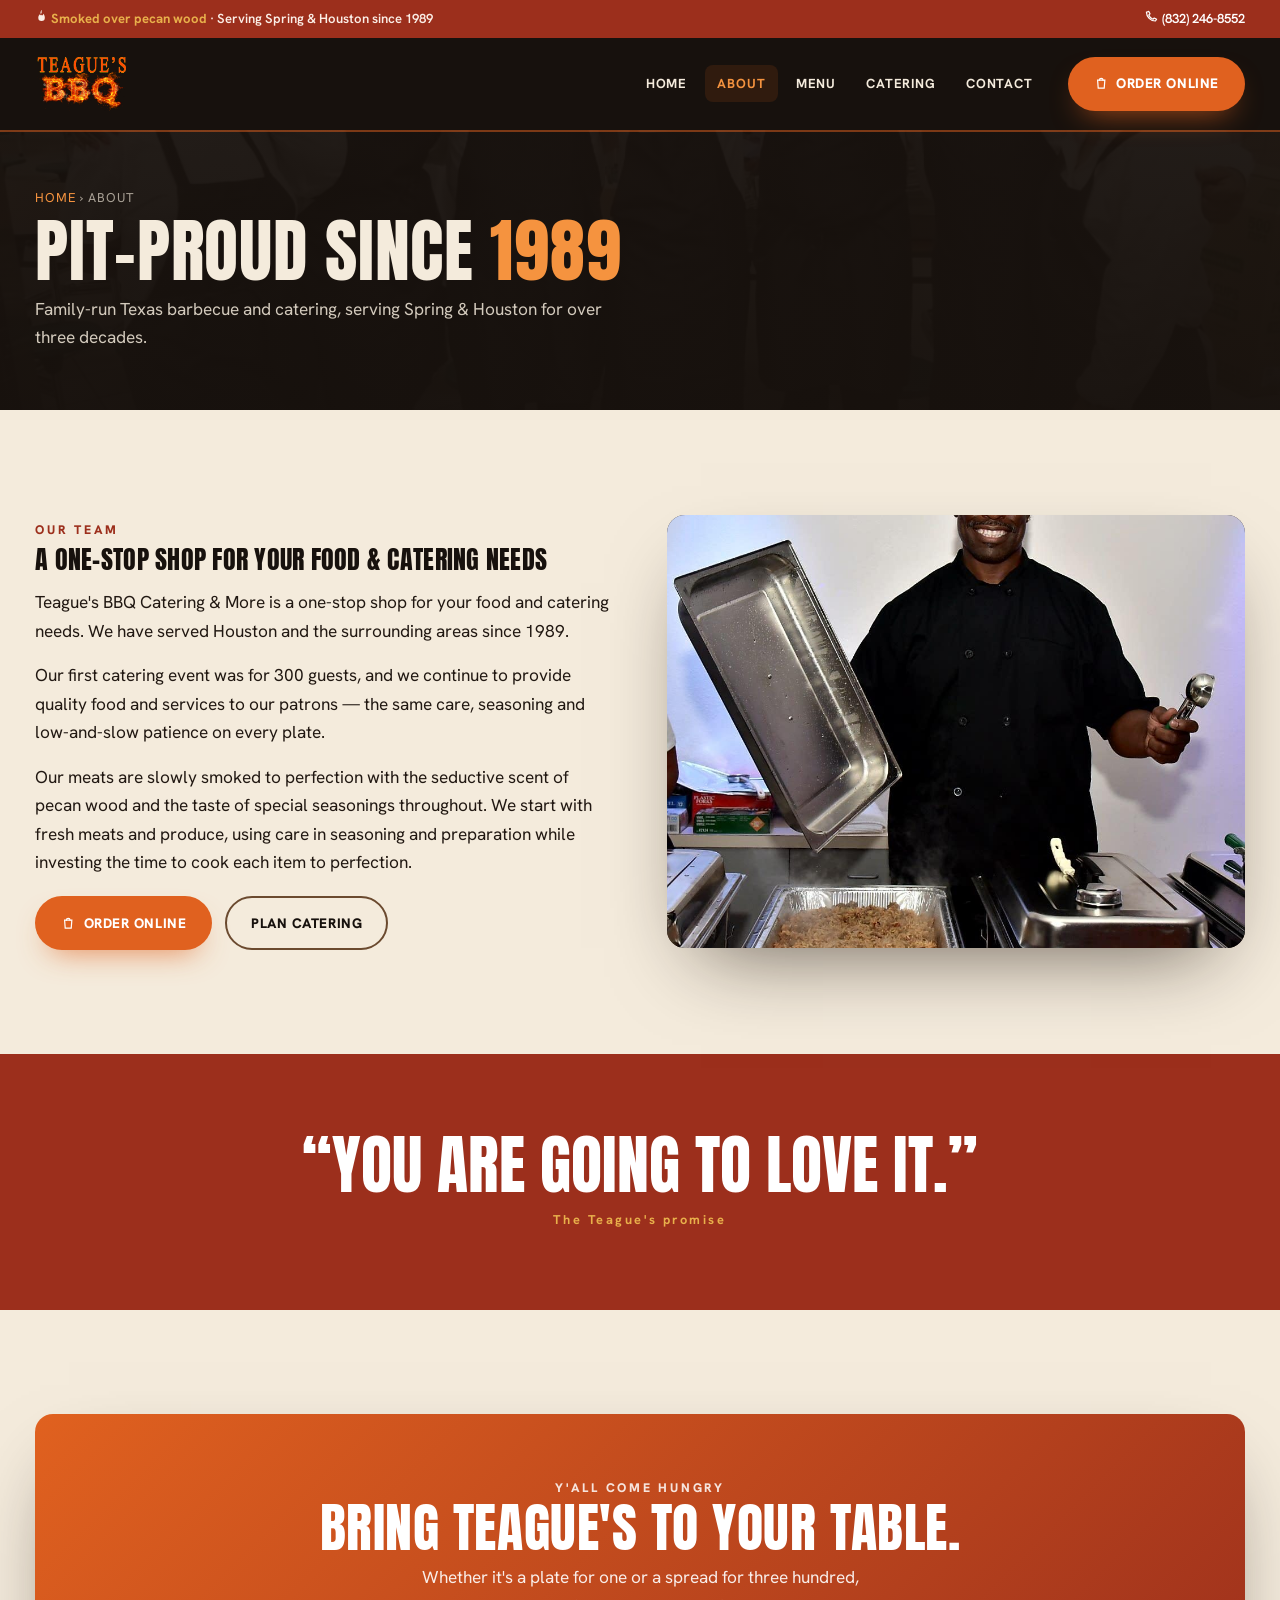
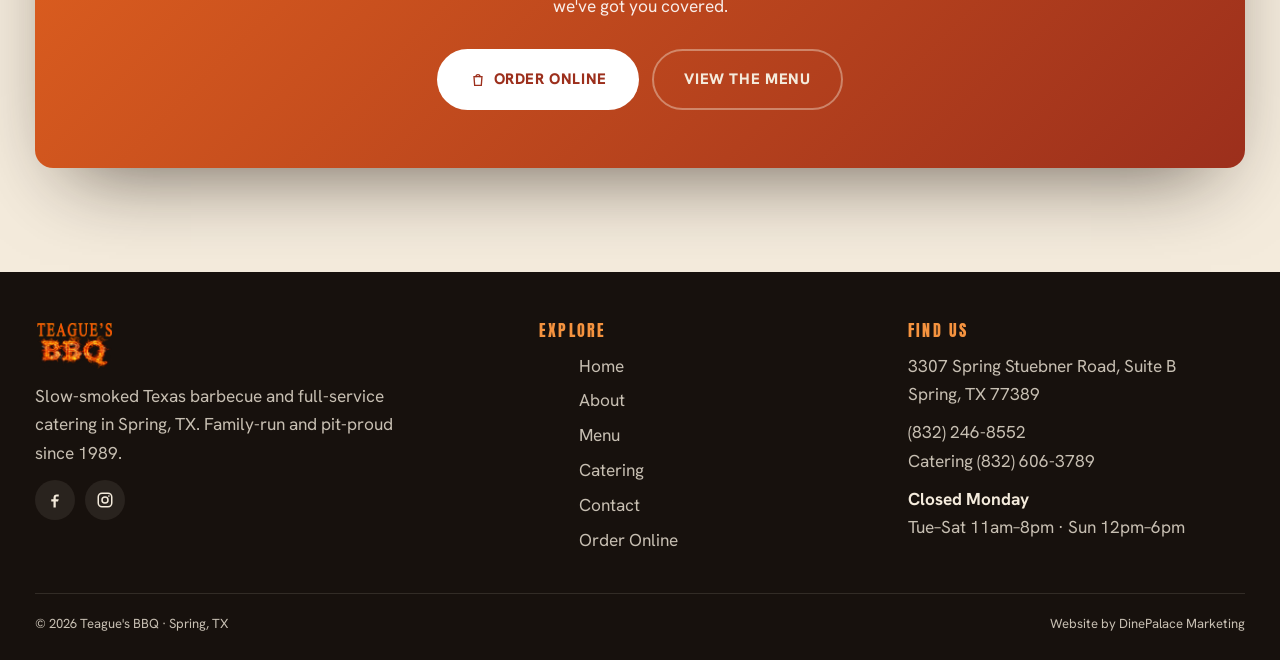
==== about/index.html @ eda57230 "feat: initial build — Teague's BBQ Texas smokehouse rebuild Static site (own generator) replacing th" ====
<!DOCTYPE html>
<html lang="en">
<head>
<meta charset="utf-8">
<meta name="viewport" content="width=device-width, initial-scale=1">
<title>About Teague's BBQ · Serving Spring &amp; Houston since 1989</title>
<meta name="description" content="Family-run Texas barbecue and catering in Spring, TX since 1989. A one-stop shop for your food and catering needs.">
<link rel="canonical" href="https://www.teaguesbbq.com/about/">
<meta property="og:type" content="restaurant"><meta property="og:title" content="About Teague's BBQ · Serving Spring &amp; Houston since 1989">
<meta property="og:description" content="Family-run Texas barbecue and catering in Spring, TX since 1989. A one-stop shop for your food and catering needs."><meta property="og:url" content="https://www.teaguesbbq.com/about/">
<meta property="og:image" content="https://www.teaguesbbq.com/assets/images/plate.jpg"><meta name="twitter:card" content="summary_large_image">
<meta name="format-detection" content="telephone=no">
<meta http-equiv="X-Content-Type-Options" content="nosniff">
<meta name="robots" content="index,follow">
<meta name="geo.region" content="US-TX"><meta name="geo.placename" content="Spring, Texas">
<meta name="theme-color" content="#17110d">
<link rel="preconnect" href="https://fonts.googleapis.com"><link rel="preconnect" href="https://fonts.gstatic.com" crossorigin>
<link rel="stylesheet" href="https://fonts.googleapis.com/css2?family=Anton&family=Hanken+Grotesk:wght@400;500;600;700;800&display=swap">
<link rel="stylesheet" href="/assets/css/teagues.css">
<link rel="icon" href="/assets/favicon.svg" type="image/svg+xml">
<script type="application/ld+json">{"@context":"https://schema.org","@type":"BarbecueRestaurant","name":"Teague's BBQ","url":"https://www.teaguesbbq.com","telephone":"+18322468552","priceRange":"$$","servesCuisine":["Barbecue","American","Texas"],"address":{"@type":"PostalAddress","streetAddress":"3307 Spring Stuebner Road, Suite B","addressLocality":"Spring","addressRegion":"TX","postalCode":"77389","addressCountry":"US"},"openingHoursSpecification":[{"@type":"OpeningHoursSpecification","dayOfWeek":["Tuesday","Wednesday","Thursday","Friday","Saturday"],"opens":"11:00","closes":"20:00"},{"@type":"OpeningHoursSpecification","dayOfWeek":"Sunday","opens":"12:00","closes":"18:00"}],"sameAs":["https://www.facebook.com/teaguesbbq/","https://instagram.com/teaguesbbq/"]}</script>
</head>
<body>

  <a class="skip-link" href="#main">Skip to content</a>
  <div class="topbar"><div class="container">
    <span><svg viewBox="0 0 24 24" width="1em" height="1em" fill="currentColor" aria-hidden="true"><path d="M12 2c1 3-1 4-1 6 0 1 1 2 2 2s2-1 2-3c2 2 3 4 3 7a6 6 0 1 1-12 0c0-3 2-5 3-6 1 2 2 2 2 1 0-2-1-3-1-4 0-3 2-5 3-6Z"/></svg> <strong>Smoked over pecan wood</strong> · Serving Spring &amp; Houston since 1989</span>
    <span><a href="tel:+18322468552"><svg viewBox="0 0 24 24" width="1.1em" height="1.1em" fill="none" stroke="currentColor" stroke-width="2" stroke-linecap="round" stroke-linejoin="round" aria-hidden="true"><path d="M4 5c0 8 7 15 15 15l2-3-4-2-2 2c-3-1-6-4-7-7l2-2-2-4-3 1Z"/></svg> (832) 246-8552</a></span>
  </div></div>
  <header class="site-header"><div class="container">
    <a class="brand-link" href="/" aria-label="Teague's BBQ home"><img class="brand-img" src="/assets/images/logo.png" alt="Teague's BBQ" width="639" height="382"></a>
    <button class="nav-toggle" aria-label="Menu" aria-expanded="false"><span></span></button>
    <nav class="nav-links" aria-label="Main">
      <a href="/">Home</a><a href="/about/" aria-current="page">About</a><a href="/menu/">Menu</a><a href="/catering/">Catering</a><a href="/contact/">Contact</a>
    </nav>
    <div class="header-cta">
      <a class="btn btn-ember" href="https://www.ezcater.com/catering/pvt/teagues-bbq-3?fcv=1" target="_blank" rel="noopener"><svg viewBox="0 0 24 24" width="1.05em" height="1.05em" fill="none" stroke="currentColor" stroke-width="2" stroke-linecap="round" aria-hidden="true"><path d="M6 7h12l-1 13H7L6 7Z"/><path d="M9 7a3 3 0 0 1 6 0"/></svg> Order Online</a>
    </div>
  </div></header>
<main id="main">

  <section class="page-hero"><div class="page-hero__bg"><img src="/assets/images/team.jpg" alt="" loading="lazy"></div><div class="container">
    <div class="breadcrumb"><a href="/">Home</a> › About</div>
    <h1>Pit-proud since <em>1989</em></h1>
    <p>Family-run Texas barbecue and catering, serving Spring &amp; Houston for over three decades.</p>
  </div></section>
  <section class="section"><div class="container">
    <div class="split">
      <div class="prose reveal">
        <span class="eyebrow">Our team</span>
        <h2 class="section-head" style="margin:.3rem 0 1rem">A one-stop shop for your food &amp; catering needs</h2>
        <p>Teague's BBQ Catering &amp; More is a one-stop shop for your food and catering needs. We have served Houston and the surrounding areas since 1989.</p>
        <p>Our first catering event was for 300 guests, and we continue to provide quality food and services to our patrons — the same care, seasoning and low-and-slow patience on every plate.</p>
        <p>Our meats are slowly smoked to perfection with the seductive scent of pecan wood and the taste of special seasonings throughout. We start with fresh meats and produce, using care in seasoning and preparation while investing the time to cook each item to perfection.</p>
        <div class="hero-cta" style="margin-top:1.2rem"><a class="btn btn-ember" href="https://www.ezcater.com/catering/pvt/teagues-bbq-3?fcv=1" target="_blank" rel="noopener"><svg viewBox="0 0 24 24" width="1.05em" height="1.05em" fill="none" stroke="currentColor" stroke-width="2" stroke-linecap="round" aria-hidden="true"><path d="M6 7h12l-1 13H7L6 7Z"/><path d="M9 7a3 3 0 0 1 6 0"/></svg> Order Online</a><a class="btn btn-outline" href="/catering/">Plan catering</a></div>
      </div>
      <div class="split__media reveal"><img src="/assets/images/chef.jpg" alt="The pitmaster at Teague's BBQ" loading="lazy"></div>
    </div>
  </div></section>
  <section class="quote"><div class="container reveal"><p>&ldquo;You are going to love it.&rdquo;</p><span>The Teague's promise</span></div></section>
  
  <section class="section"><div class="container"><div class="cta-card reveal">
    <span class="eyebrow" style="color:rgba(255,255,255,.85)">Y'all come hungry</span>
    <h2>Bring Teague's to your table.</h2><p>Whether it's a plate for one or a spread for three hundred, we've got you covered.</p>
    <div class="hero-cta"><a class="btn btn-lg" style="--bg:#fff;--fg:var(--brick)" href="https://www.ezcater.com/catering/pvt/teagues-bbq-3?fcv=1" target="_blank" rel="noopener"><svg viewBox="0 0 24 24" width="1.05em" height="1.05em" fill="none" stroke="currentColor" stroke-width="2" stroke-linecap="round" aria-hidden="true"><path d="M6 7h12l-1 13H7L6 7Z"/><path d="M9 7a3 3 0 0 1 6 0"/></svg> Order Online</a><a class="btn btn-outline on-dark btn-lg" href="/menu/">View the Menu</a></div>
  </div></div></section>
</main>

  <footer class="site-footer"><div class="container">
    <div class="foot-grid">
      <div>
        <img class="foot-logo" src="/assets/images/logo.png" alt="Teague's BBQ" width="639" height="382">
        <p style="margin-top:.7rem;max-width:38ch">Slow-smoked Texas barbecue and full-service catering in Spring, TX. Family-run and pit-proud since 1989.</p>
        <div class="foot-social">
          <a href="https://www.facebook.com/teaguesbbq/" target="_blank" rel="noopener" aria-label="Facebook"><svg viewBox="0 0 24 24" width="18" height="18" fill="currentColor" aria-hidden="true"><path d="M13 22v-8h3l1-3h-4V9c0-1 .3-1.6 1.7-1.6H17V4.8C16.6 4.7 15.5 4.6 14.3 4.6c-2.6 0-4.3 1.6-4.3 4.4V11H7v3h3v8h3Z"/></svg></a>
          <a href="https://instagram.com/teaguesbbq/" target="_blank" rel="noopener" aria-label="Instagram"><svg viewBox="0 0 24 24" width="18" height="18" fill="none" stroke="currentColor" stroke-width="2" aria-hidden="true"><rect x="3" y="3" width="18" height="18" rx="5"/><circle cx="12" cy="12" r="4"/><circle cx="17.2" cy="6.8" r="1.1" fill="currentColor" stroke="none"/></svg></a>
        </div>
      </div>
      <div>
        <h4>EXPLORE</h4>
        <ul class="foot-links"><li><a href="/">Home</a></li><li><a href="/about/">About</a></li><li><a href="/menu/">Menu</a></li><li><a href="/catering/">Catering</a></li><li><a href="/contact/">Contact</a></li><li><a href="https://www.ezcater.com/catering/pvt/teagues-bbq-3?fcv=1" target="_blank" rel="noopener">Order Online</a></li></ul>
      </div>
      <div>
        <h4>FIND US</h4>
        <p>3307 Spring Stuebner Road, Suite B<br>Spring, TX 77389</p>
        <p style="margin-top:.6rem"><a href="tel:+18322468552">(832) 246-8552</a><br>Catering <a href="tel:+18326063789">(832) 606-3789</a></p>
        <p style="margin-top:.6rem"><b style="color:var(--paper)">Closed Monday</b><br>Tue–Sat 11am–8pm · Sun 12pm–6pm</p>
      </div>
    </div>
    <div class="foot-bottom">
      <span>© 2026 Teague's BBQ · Spring, TX</span>
      <span>Website by DinePalace Marketing</span>
    </div>
  </div></footer>
<script src="/assets/js/teagues.js" defer></script>
</body>
</html>
---- assets/css/teagues.css ----
/* =========================================================================
   Teague's BBQ — "Texas Smokehouse" design system
   Charcoal smoke · ember orange · smoked brick · butcher-paper cream.
   Hand-authored. Accessible (WCAG AA), reduced-motion aware.
   Rebuild by DinePalace Marketing.
   ========================================================================= */

:root {
  --smoke:      #17110d;   /* near-black warm — dark sections + header */
  --smoke-2:    #221812;   /* raised dark */
  --char:       #2a1e15;   /* charcoal */
  --ember:      #e0611f;   /* flame orange — primary CTA/accent */
  --ember-2:    #c14e14;   /* ember hover */
  --ember-bright:#f5933f;  /* glow / on-dark accent text (~6:1 on smoke) */
  --brick:      #9c2f1c;   /* smoked brick red */
  --brick-deep: #7c2313;
  --paper:      #f4ebdc;   /* butcher-paper cream — light bg */
  --paper-2:    #ece0cb;   /* deeper paper */
  --paper-hi:   #fbf5ea;   /* raised paper */
  --bark:       #6b4a2f;   /* wood brown */
  --ink:        #211812;   /* body text on paper (~13:1) */
  --muted:      #6c5a48;   /* secondary text on paper (~5.2:1) */
  --line:       #ddccb2;   /* hairline on paper */
  --gold:       #e8b04b;   /* rub/spice highlight */

  --font-display: "Anton", "Oswald", "Arial Narrow", sans-serif;
  --font-body: "Hanken Grotesk", system-ui, -apple-system, "Segoe UI", Roboto, sans-serif;

  --text-hero: clamp(3rem, 1.2rem + 8vw, 8rem);
  --gutter: clamp(1.1rem, 0.6rem + 2vw, 2.6rem);
  --maxw: 1220px;
  --radius: 10px;
  --radius-lg: 18px;
  --radius-pill: 999px;
  --shadow: 0 20px 44px -26px rgba(20, 10, 4, 0.55);
  --shadow-lg: 0 34px 80px -34px rgba(20, 10, 4, 0.65);
  --dur: 240ms;
  --ease: cubic-bezier(0.22, 1, 0.36, 1);
  --header-h: 92px;
}

*, *::before, *::after { box-sizing: border-box; }
* { margin: 0; }
html { scroll-behavior: smooth; -webkit-text-size-adjust: 100%; }
@media (prefers-reduced-motion: reduce) { html { scroll-behavior: auto; } }
body {
  font-family: var(--font-body);
  color: var(--ink);
  background: var(--paper);
  line-height: 1.65;
  font-size: clamp(1rem, 0.96rem + 0.2vw, 1.08rem);
  -webkit-font-smoothing: antialiased;
  overflow-x: hidden;
}
img { max-width: 100%; display: block; }
a { color: var(--brick); text-decoration: none; }

h1, h2, h3, h4 { font-family: var(--font-display); font-weight: 400; line-height: 0.98; letter-spacing: 0.01em; text-transform: uppercase; color: var(--smoke); }
.container { width: min(100% - 2 * var(--gutter), var(--maxw)); margin-inline: auto; }
.section { padding-block: clamp(3.4rem, 2rem + 6vw, 6.5rem); }
.section--dark { background: var(--smoke); color: var(--paper); }
.section--dark h2, .section--dark h3 { color: var(--paper); }
.section--paper2 { background: var(--paper-2); }
.eyebrow { font-family: var(--font-body); font-weight: 800; text-transform: uppercase; letter-spacing: 0.22em; font-size: 0.78rem; color: var(--brick); }
.section--dark .eyebrow { color: var(--ember-bright); }
.center { text-align: center; }

.skip-link { position: absolute; left: 8px; top: -60px; z-index: 200; background: var(--ember); color: #fff; padding: 0.6rem 1rem; border-radius: 8px; transition: top var(--dur) var(--ease); }
.skip-link:focus { top: 8px; }

/* ---------- buttons ---------- */
.btn { --bg: var(--ember); --fg: #fff; display: inline-flex; align-items: center; gap: 0.5rem; font-family: var(--font-body); font-weight: 800; letter-spacing: 0.04em; text-transform: uppercase; font-size: 0.86rem; padding: 0.85rem 1.5rem; border-radius: var(--radius-pill); background: var(--bg); color: var(--fg); border: 2px solid transparent; cursor: pointer; transition: transform var(--dur) var(--ease), background var(--dur) var(--ease), color var(--dur) var(--ease); }
.btn:hover { transform: translateY(-2px); }
.btn:active { transform: translateY(0); }
.btn-lg { padding: 1rem 1.9rem; font-size: 0.95rem; }
.btn-ember { --bg: var(--ember); --fg: #fff; box-shadow: 0 14px 30px -14px rgba(224, 97, 31, 0.8); }
.btn-ember:hover { --bg: var(--ember-2); }
.btn-outline { --bg: transparent; --fg: var(--smoke); border-color: var(--bark); }
.btn-outline:hover { --bg: var(--smoke); --fg: var(--paper); border-color: var(--smoke); }
.btn-outline.on-dark { --fg: var(--paper); border-color: rgba(244, 235, 220, 0.4); }
.btn-outline.on-dark:hover { --bg: var(--ember); --fg: #fff; border-color: var(--ember); }

/* ---------- topbar ---------- */
.topbar { background: var(--brick); color: #fbeee6; font-size: 0.82rem; font-weight: 600; }
.topbar .container { display: flex; align-items: center; justify-content: space-between; gap: 1rem; padding-block: 0.5rem; flex-wrap: wrap; }
.topbar a { color: #fff; }
.topbar strong { color: var(--gold); }

/* ---------- header ---------- */
.site-header { position: sticky; top: 0; z-index: 60; background: var(--smoke); color: var(--paper); box-shadow: 0 2px 0 rgba(224,97,31,0.5); }
.site-header .container { display: flex; align-items: center; gap: 1.4rem; min-height: var(--header-h); }
.brand { display: inline-flex; align-items: baseline; gap: 0.5ch; font-family: var(--font-display); text-transform: uppercase; color: var(--paper); line-height: 0.9; }
.brand b { font-size: clamp(1.5rem, 1.2rem + 1.2vw, 2rem); letter-spacing: 0.02em; }
.brand .flame { color: var(--ember); }
.brand small { display: block; font-family: var(--font-body); font-weight: 700; letter-spacing: 0.28em; font-size: 0.56rem; color: var(--ember-bright); text-transform: uppercase; }
.nav-links { display: flex; align-items: center; gap: 0.3rem; margin-left: auto; }
.nav-links a { color: var(--paper); font-weight: 700; text-transform: uppercase; letter-spacing: 0.06em; font-size: 0.82rem; padding: 0.5rem 0.8rem; border-radius: 8px; transition: color var(--dur) var(--ease), background var(--dur) var(--ease); }
.nav-links a:hover, .nav-links a[aria-current="page"] { color: var(--ember-bright); background: rgba(224, 97, 31, 0.12); }
.header-cta { display: inline-flex; gap: 0.6rem; }
.nav-toggle { display: none; margin-left: auto; width: 46px; height: 46px; border: 0; border-radius: 10px; background: rgba(244,235,220,0.08); color: var(--paper); cursor: pointer; align-items: center; justify-content: center; }
.nav-toggle span, .nav-toggle span::before, .nav-toggle span::after { content: ""; display: block; width: 22px; height: 2px; background: var(--paper); position: relative; }
.nav-toggle span::before { position: absolute; top: -7px; } .nav-toggle span::after { position: absolute; top: 7px; }
@media (max-width: 940px) {
  .nav-links, .header-cta { display: none; }
  .nav-toggle { display: inline-flex; }
  .mobile-open .nav-links { display: flex; position: absolute; inset: var(--header-h) 0 auto 0; flex-direction: column; align-items: stretch; background: var(--smoke-2); padding: 1rem var(--gutter); gap: 0.2rem; box-shadow: var(--shadow); }
  .mobile-open .header-cta { display: flex; position: absolute; inset: auto 0 auto 0; top: calc(var(--header-h) + 320px); }
}

/* ---------- hero ---------- */
.hero { position: relative; background: var(--smoke); color: var(--paper); overflow: hidden; }
.hero__bg { position: absolute; inset: 0; }
.hero__bg img { width: 100%; height: 100%; object-fit: cover; opacity: 0.34; }
.hero__bg::after { content: ""; position: absolute; inset: 0; background:
   radial-gradient(120% 90% at 82% 8%, rgba(224,97,31,0.34), transparent 55%),
   linear-gradient(100deg, rgba(23,17,13,0.96) 32%, rgba(23,17,13,0.7) 66%, rgba(23,17,13,0.42)); }
.hero .container { position: relative; z-index: 2; padding-block: clamp(3rem, 2rem + 6vw, 6.5rem); }
.hero .eyebrow { color: var(--ember-bright); }
.hero h1 { color: var(--paper); font-size: var(--text-hero); margin: 0.5rem 0 0; max-width: 16ch; }
.hero h1 em { font-style: normal; color: var(--ember-bright); }
.hero .lede { color: rgba(244, 235, 220, 0.9); font-size: clamp(1.05rem, 1rem + 0.4vw, 1.25rem); max-width: 52ch; margin-top: 1.1rem; }
.hero-cta { display: flex; flex-wrap: wrap; gap: 0.8rem; margin-top: 1.8rem; }
.hero-trust { display: flex; flex-wrap: wrap; gap: 1.4rem; margin-top: 1.8rem; font-size: 0.82rem; font-weight: 700; letter-spacing: 0.04em; text-transform: uppercase; color: rgba(244,235,220,0.82); }
.hero-trust b { color: var(--ember-bright); }

/* ---------- section head ---------- */
.section-head { max-width: 60ch; }
.section-head.center { margin-inline: auto; }
.section-head h2 { font-size: clamp(2rem, 1.3rem + 3vw, 3.6rem); }
.section-head p { color: var(--muted); margin-top: 0.7rem; font-size: 1.05rem; }
.section--dark .section-head p { color: rgba(244,235,220,0.82); }

/* ---------- pit / specialties grid ---------- */
.pit-grid { display: grid; grid-template-columns: repeat(3, 1fr); gap: 1rem; margin-top: 2.2rem; }
@media (max-width: 820px) { .pit-grid { grid-template-columns: 1fr 1fr; } }
@media (max-width: 520px) { .pit-grid { grid-template-columns: 1fr; } }
.pit-card { background: var(--smoke-2); border: 1px solid rgba(224,97,31,0.18); border-radius: var(--radius-lg); padding: 1.5rem; position: relative; overflow: hidden; }
.pit-card h3 { color: var(--paper); font-size: 1.6rem; }
.pit-card p { color: rgba(244,235,220,0.72); font-size: 0.94rem; margin-top: 0.4rem; }
.pit-card .num { font-family: var(--font-display); color: var(--ember); font-size: 1.2rem; opacity: 0.5; position: absolute; top: 0.8rem; right: 1.1rem; }

/* ---------- service / catering cards ---------- */
.svc-grid { display: grid; grid-template-columns: repeat(4, 1fr); gap: 1rem; margin-top: 2.2rem; }
@media (max-width: 900px) { .svc-grid { grid-template-columns: 1fr 1fr; } }
@media (max-width: 480px) { .svc-grid { grid-template-columns: 1fr; } }
.svc { background: var(--paper-hi); border: 1px solid var(--line); border-radius: var(--radius-lg); padding: 1.6rem 1.4rem; text-align: center; box-shadow: var(--shadow); }
.svc .ic { width: 54px; height: 54px; margin: 0 auto 0.9rem; border-radius: 50%; display: grid; place-content: center; background: linear-gradient(160deg, var(--ember), var(--brick)); color: #fff; }
.svc h3 { font-size: 1.35rem; }
.svc p { color: var(--muted); font-size: 0.92rem; margin-top: 0.3rem; }

/* ---------- split / story ---------- */
.split { display: grid; grid-template-columns: 1fr 1fr; gap: clamp(1.5rem, 1rem + 3vw, 3.5rem); align-items: center; }
@media (max-width: 860px) { .split { grid-template-columns: 1fr; } }
.split__media { border-radius: var(--radius-lg); overflow: hidden; box-shadow: var(--shadow-lg); aspect-ratio: 4/3; background: var(--char); }
.split__media img { width: 100%; height: 100%; object-fit: cover; }

/* ---------- pull quote ---------- */
.quote { background: var(--brick); color: #fff; }
.quote .container { text-align: center; padding-block: clamp(2.6rem, 2rem + 4vw, 5rem); }
.quote p { font-family: var(--font-display); text-transform: uppercase; font-size: clamp(1.8rem, 1.2rem + 4vw, 4rem); line-height: 0.98; }
.quote span { display: block; margin-top: 0.8rem; font-family: var(--font-body); font-weight: 700; letter-spacing: 0.2em; font-size: 0.8rem; color: var(--gold); }

/* ---------- immersive band ---------- */
.immersive { position: relative; color: var(--paper); background: var(--smoke); overflow: hidden; }
.immersive__bg { position: absolute; inset: 0; background-size: cover; background-position: center; }
.immersive__bg::after { content: ""; position: absolute; inset: 0; background: linear-gradient(90deg, rgba(23,17,13,0.94) 0%, rgba(23,17,13,0.72) 46%, rgba(23,17,13,0.4) 100%); }
.immersive .container { position: relative; z-index: 2; padding-block: clamp(3.5rem, 2.4rem + 6vw, 7rem); }
.immersive__inner { max-width: 40rem; }
@media (min-width: 900px) and (pointer: fine) { .immersive__bg { background-attachment: fixed; } }
@media (prefers-reduced-motion: reduce) { .immersive__bg { background-attachment: scroll; } }

/* ---------- info / hours ---------- */
.info-grid { display: grid; grid-template-columns: 1fr 1fr; gap: clamp(1.4rem, 0.8rem + 2vw, 3rem); align-items: start; }
@media (max-width: 820px) { .info-grid { grid-template-columns: 1fr; } }
.info-list { list-style: none; display: grid; gap: 1.1rem; margin-top: 1.2rem; }
.info-list li { display: flex; gap: 0.9rem; }
.info-list .ic { color: var(--ember); flex: 0 0 auto; margin-top: 2px; }
.info-list b { display: block; font-family: var(--font-display); text-transform: uppercase; letter-spacing: 0.03em; color: var(--smoke); font-weight: 400; font-size: 1.05rem; }
.section--dark .info-list b { color: var(--paper); }
.hours-table { width: 100%; border-collapse: collapse; margin-top: 0.3rem; }
.hours-table th { text-align: left; font-weight: 600; padding: 0.3rem 0; }
.hours-table td { text-align: right; font-weight: 700; padding: 0.3rem 0; }
.hours-table tr.closed { color: var(--brick); }
.hours-table tr.today { color: var(--ember); }
.map-embed { border-radius: var(--radius-lg); overflow: hidden; box-shadow: var(--shadow); border: 1px solid var(--line); aspect-ratio: 4/3; }
.map-embed iframe { width: 100%; height: 100%; border: 0; }
@media (min-width: 821px) { .info-grid { align-items: stretch; } .info-grid > .map-embed { aspect-ratio: auto; min-height: 340px; } }

/* ---------- CTA band ---------- */
.cta-card { background: linear-gradient(135deg, var(--ember), var(--brick)); color: #fff; border-radius: var(--radius-lg); padding: clamp(2rem, 1.4rem + 3vw, 3.6rem); text-align: center; box-shadow: var(--shadow-lg); }
.cta-card h2 { color: #fff; font-size: clamp(2rem, 1.3rem + 3vw, 3.4rem); }
.cta-card p { color: rgba(255,255,255,0.9); max-width: 46ch; margin: 0.6rem auto 0; }
.cta-card .hero-cta { justify-content: center; }

/* ---------- menu ---------- */
.menu-nav { position: sticky; top: var(--header-h); z-index: 30; background: var(--paper-2); border-block: 1px solid var(--line); }
.menu-nav .container { display: flex; gap: 0.4rem; overflow-x: auto; padding-block: 0.7rem; -ms-overflow-style: none; scrollbar-width: none; }
.menu-nav .container::-webkit-scrollbar { display: none; }
.menu-nav a { flex: 0 0 auto; font-weight: 800; text-transform: uppercase; letter-spacing: 0.05em; font-size: 0.78rem; color: var(--bark); padding: 0.4rem 0.9rem; border-radius: var(--radius-pill); border: 1px solid var(--line); }
.menu-nav a:hover { background: var(--ember); color: #fff; border-color: var(--ember); }
.menu-cat { border-top: 3px solid var(--ember); padding-top: 1rem; margin-top: 2.8rem; scroll-margin-top: calc(var(--header-h) + 70px); }
.menu-cat > h2 { font-size: clamp(1.8rem, 1.3rem + 2.4vw, 3rem); }
.menu-cat > .cat-note { color: var(--muted); margin-top: 0.3rem; max-width: 60ch; }
.mrow { display: flex; justify-content: space-between; gap: 1.2rem; align-items: baseline; padding: 0.85rem 0; border-bottom: 1px dashed var(--line); }
.mrow__main { min-width: 0; }
.mrow__name { font-weight: 800; font-size: 1.08rem; color: var(--ink); }
.mrow__name .tag { display: inline-block; margin-left: 0.5rem; font-size: 0.62rem; font-weight: 800; letter-spacing: 0.08em; text-transform: uppercase; color: #fff; background: var(--ember); padding: 0.12rem 0.5rem; border-radius: var(--radius-pill); vertical-align: middle; }
.mrow__desc { color: var(--muted); font-size: 0.9rem; margin-top: 0.15rem; }
.mrow__right { text-align: right; white-space: nowrap; }
.mrow__price { font-family: var(--font-display); color: var(--brick); font-size: 1.25rem; line-height: 1; }
.mrow__serves { display: block; font-size: 0.72rem; font-weight: 700; text-transform: uppercase; letter-spacing: 0.06em; color: var(--muted); margin-top: 0.2rem; }
.menu-note { color: var(--muted); font-style: italic; }

/* ---------- page hero (inner) ---------- */
.page-hero { position: relative; background: var(--smoke); color: var(--paper); overflow: hidden; }
.page-hero__bg { position: absolute; inset: 0; }
.page-hero__bg img { width: 100%; height: 100%; object-fit: cover; opacity: 0.26; }
.page-hero__bg::after { content: ""; position: absolute; inset: 0; background: linear-gradient(180deg, rgba(23,17,13,0.82), rgba(23,17,13,0.94)); }
.page-hero .container { position: relative; z-index: 2; padding-block: clamp(2rem, 1.4rem + 3vw, 3.6rem); }
.page-hero h1 { color: var(--paper); font-size: clamp(2.4rem, 1.6rem + 4vw, 4.4rem); }
.page-hero h1 em { font-style: normal; color: var(--ember-bright); }
.page-hero p { color: rgba(244,235,220,0.85); max-width: 60ch; margin-top: 0.6rem; }
.breadcrumb { font-size: 0.8rem; text-transform: uppercase; letter-spacing: 0.08em; color: rgba(244,235,220,0.65); margin-bottom: 0.5rem; }
.breadcrumb a { color: var(--ember-bright); }

.prose { max-width: 68ch; }
.prose p { margin-top: 1rem; color: var(--ink); }

/* ---------- footer ---------- */
.site-footer { background: var(--smoke); color: rgba(244,235,220,0.8); padding-top: clamp(3rem, 4vw, 4.5rem); }
.foot-grid { display: grid; grid-template-columns: 1.4fr 1fr 1fr; gap: 2rem; }
@media (max-width: 780px) { .foot-grid { grid-template-columns: 1fr; } }
.site-footer h4 { color: var(--ember-bright); font-size: 1rem; letter-spacing: 0.14em; margin-bottom: 0.8rem; }
.site-footer a { color: rgba(244,235,220,0.8); }
.site-footer a:hover { color: var(--ember-bright); }
.foot-brand b { font-family: var(--font-display); text-transform: uppercase; font-size: 1.8rem; color: var(--paper); }
.foot-brand .flame { color: var(--ember); }
.foot-links { list-style: none; display: grid; gap: 0.4rem; }
.foot-social { display: flex; gap: 0.6rem; margin-top: 0.8rem; }
.foot-social a { width: 40px; height: 40px; border-radius: 50%; background: rgba(244,235,220,0.08); display: grid; place-content: center; color: var(--paper); }
.foot-social a:hover { background: var(--ember); }
.foot-bottom { border-top: 1px solid rgba(244,235,220,0.12); margin-top: 2.4rem; padding-block: 1.2rem 1.6rem; display: flex; justify-content: space-between; gap: 1rem; flex-wrap: wrap; font-size: 0.82rem; }

/* ---------- reveal ---------- */
.reveal { opacity: 0; transform: translateY(18px); transition: opacity 0.6s var(--ease), transform 0.6s var(--ease); }
.reveal.in { opacity: 1; transform: none; }
@media (prefers-reduced-motion: reduce) { .reveal { opacity: 1; transform: none; transition: none; } }

/* ---------- logo + photo slots ---------- */
.brand-link { display: inline-flex; }
.brand-img { height: 54px; width: auto; display: block; }
.foot-logo { height: 46px; width: auto; display: block; margin-bottom: 0.8rem; }
.pit-media { border-radius: 12px; overflow: hidden; aspect-ratio: 16/10; margin-bottom: 1.1rem; background: var(--char); }
.pit-media img { width: 100%; height: 100%; object-fit: cover; transition: transform 0.5s var(--ease); }
.pit-card:hover .pit-media img { transform: scale(1.05); }
.gallery-strip { display: grid; grid-template-columns: repeat(6, 1fr); gap: 0.5rem; margin-top: 2.2rem; }
.gallery-strip img { width: 100%; aspect-ratio: 1; object-fit: cover; border-radius: 8px; }
@media (max-width: 720px) { .gallery-strip { grid-template-columns: repeat(3, 1fr); } }
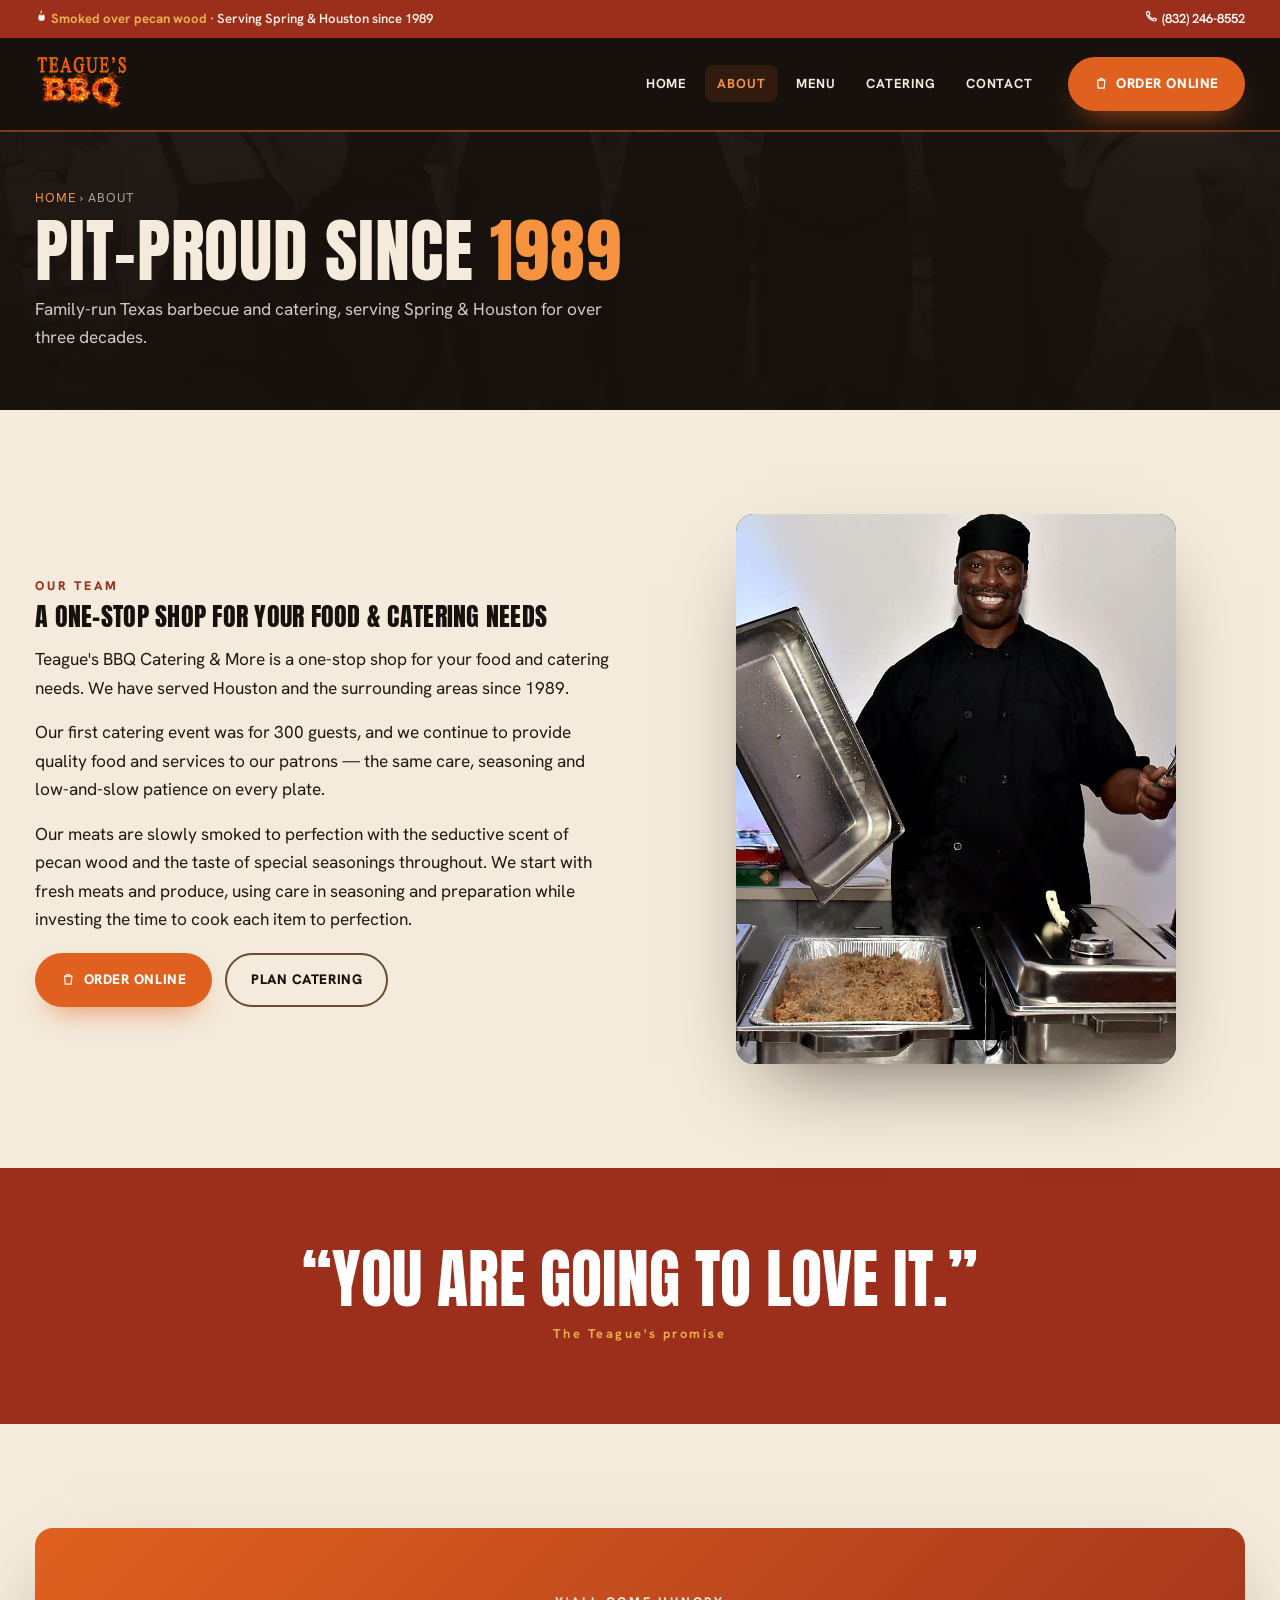
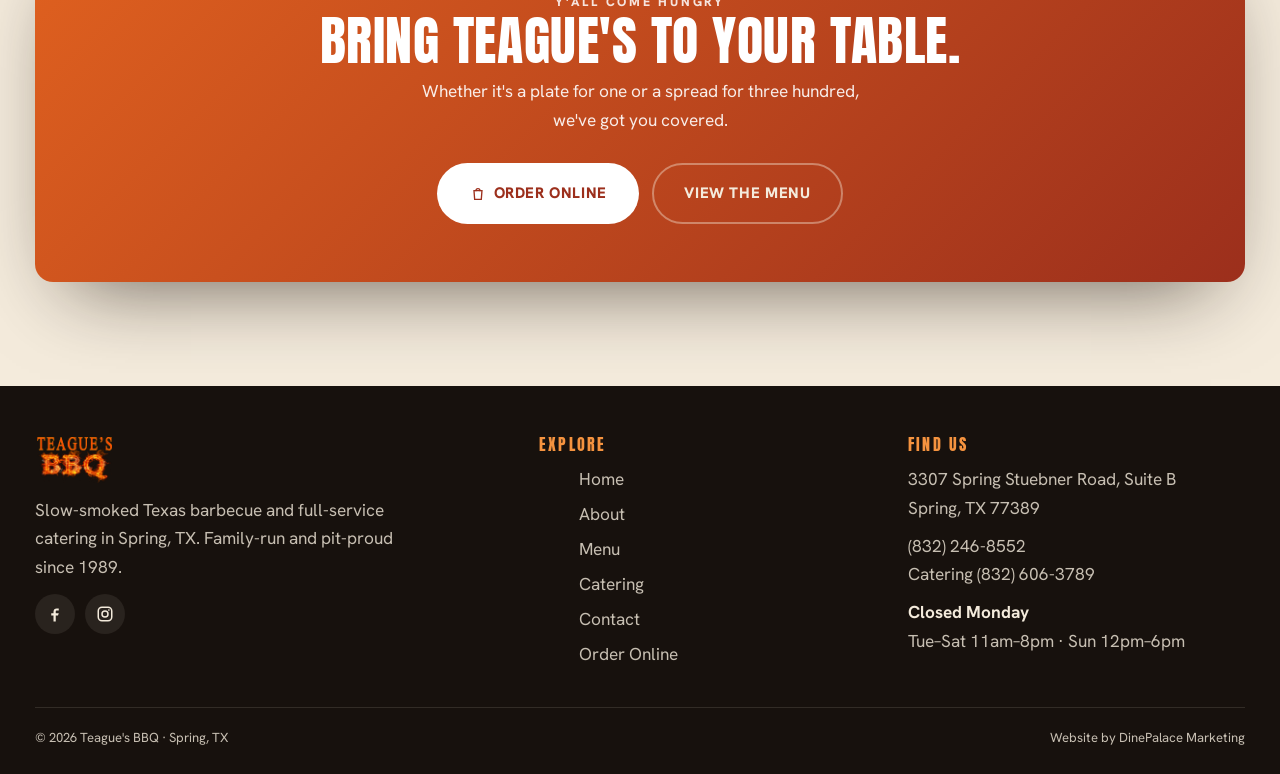
==== commit 46f8d590: "fix: portrait frame for About chef photo so head isn't cropped" ====
--- a/about/index.html
+++ b/about/index.html
@@ -54,7 +54,7 @@
         <p>Our meats are slowly smoked to perfection with the seductive scent of pecan wood and the taste of special seasonings throughout. We start with fresh meats and produce, using care in seasoning and preparation while investing the time to cook each item to perfection.</p>
         <div class="hero-cta" style="margin-top:1.2rem"><a class="btn btn-ember" href="https://www.ezcater.com/catering/pvt/teagues-bbq-3?fcv=1" target="_blank" rel="noopener"><svg viewBox="0 0 24 24" width="1.05em" height="1.05em" fill="none" stroke="currentColor" stroke-width="2" stroke-linecap="round" aria-hidden="true"><path d="M6 7h12l-1 13H7L6 7Z"/><path d="M9 7a3 3 0 0 1 6 0"/></svg> Order Online</a><a class="btn btn-outline" href="/catering/">Plan catering</a></div>
       </div>
-      <div class="split__media reveal"><img src="/assets/images/chef.jpg" alt="The pitmaster at Teague's BBQ" loading="lazy"></div>
+      <div class="split__media reveal" style="aspect-ratio:4/5;max-width:440px;margin-inline:auto"><img src="/assets/images/chef.jpg" alt="The pitmaster at Teague's BBQ" loading="lazy" style="object-position:center 20%"></div>
     </div>
   </div></section>
   <section class="quote"><div class="container reveal"><p>&ldquo;You are going to love it.&rdquo;</p><span>The Teague's promise</span></div></section>
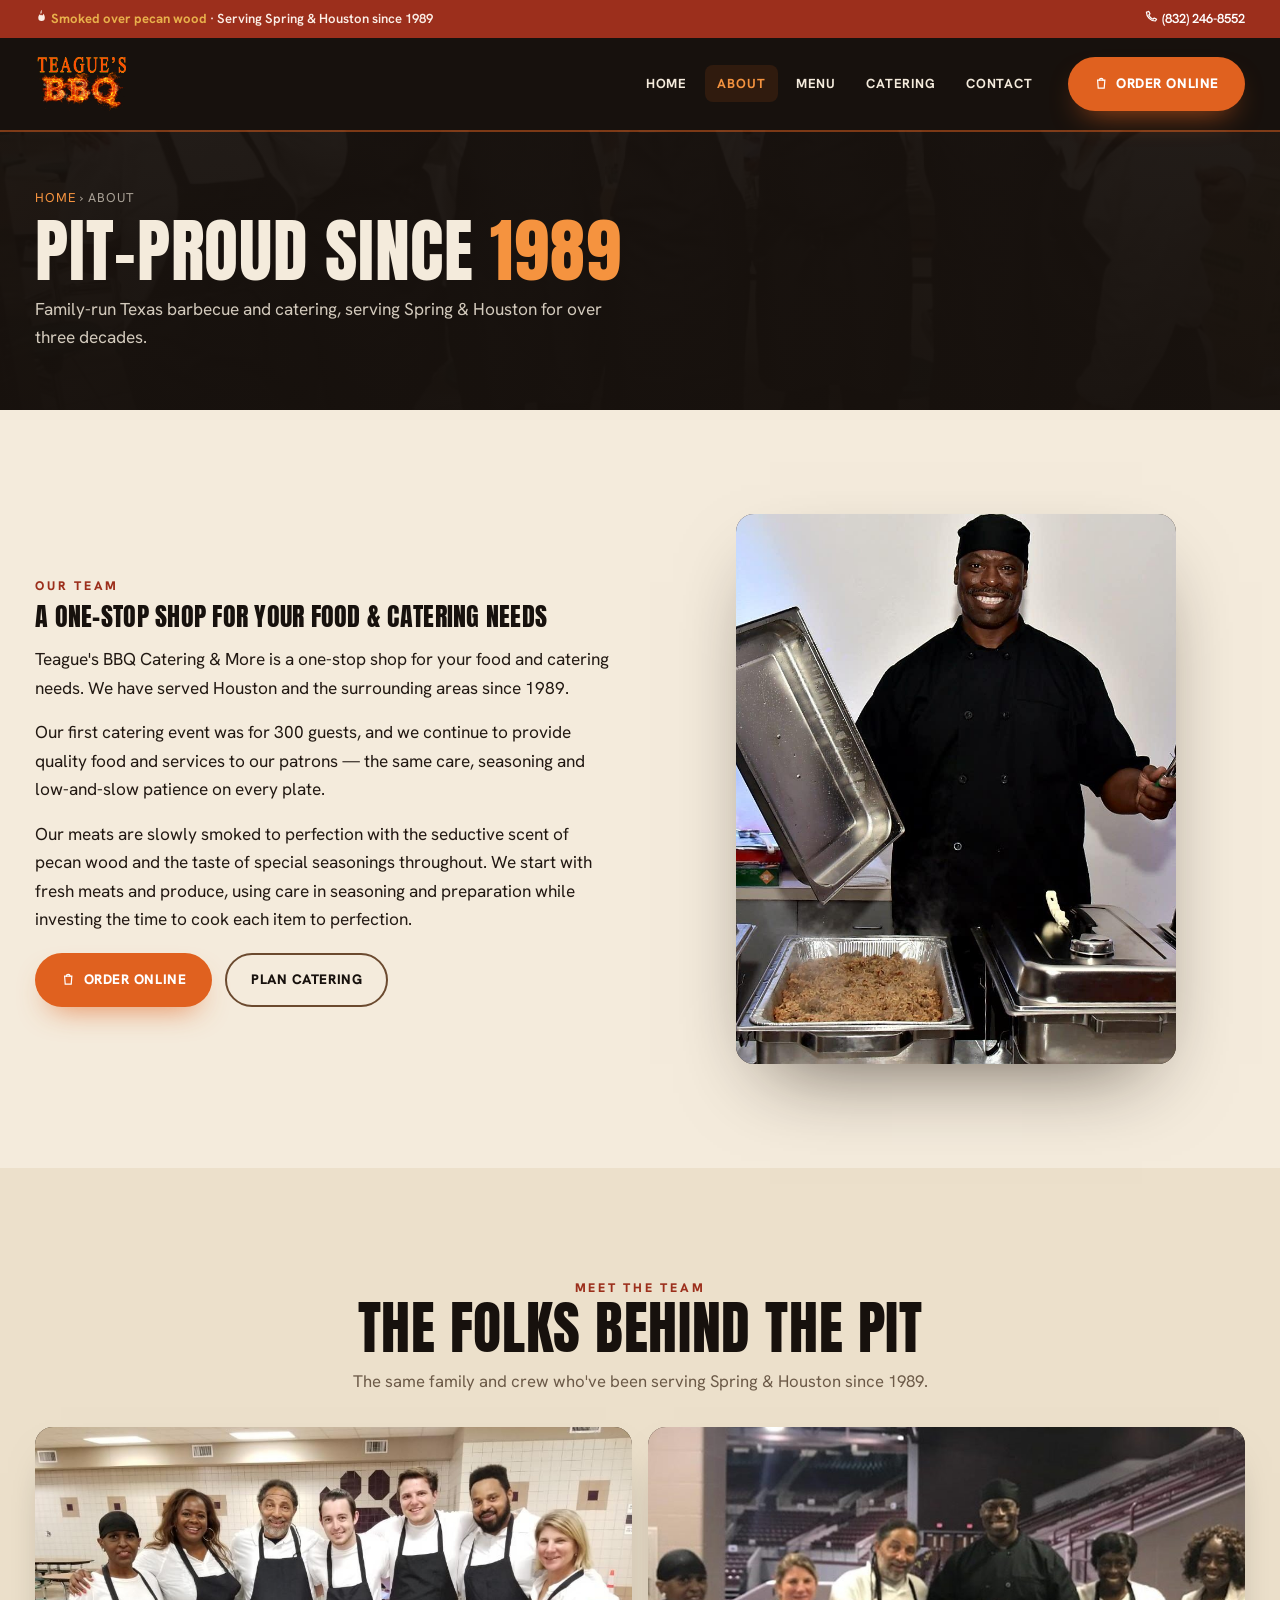
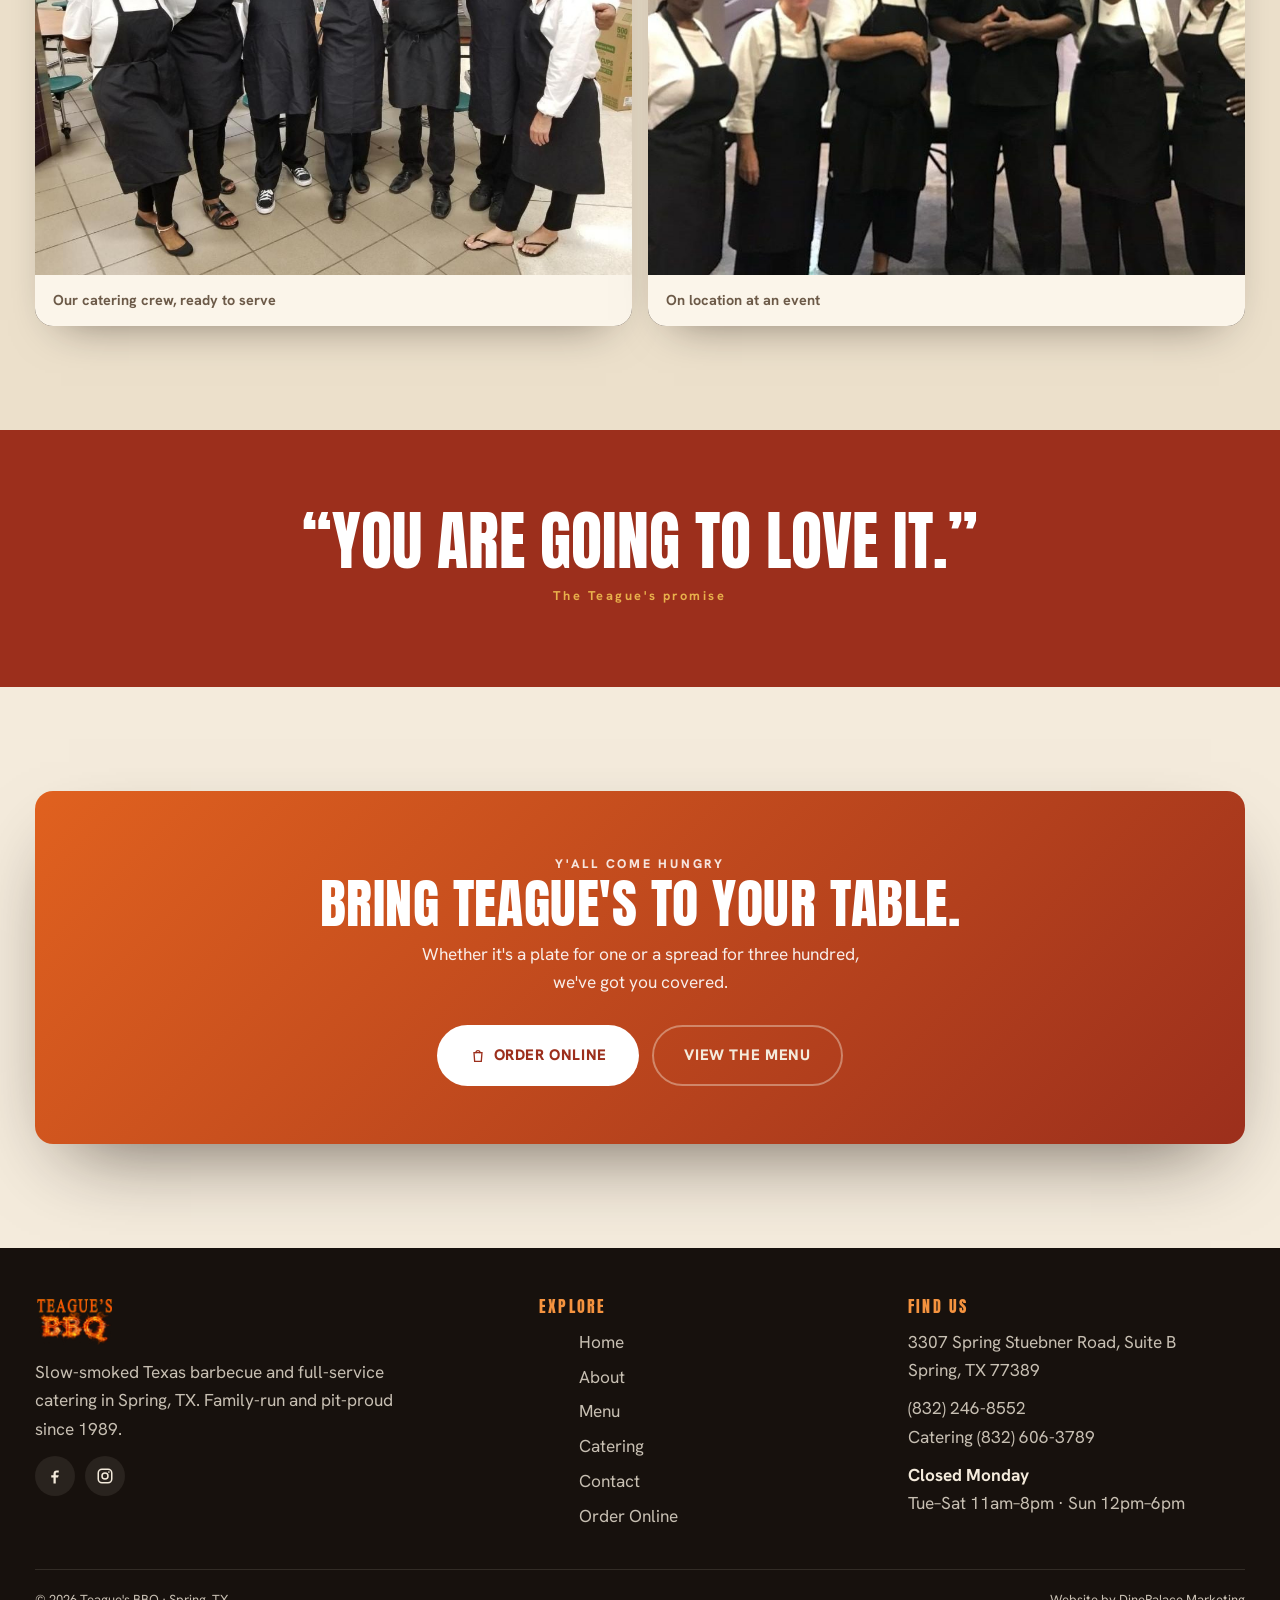
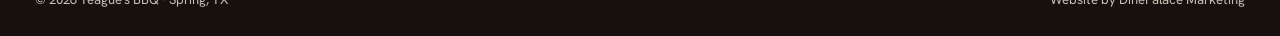
==== commit 8d0febf0: "feat: use all real photos — full food gallery on home + Meet the team on About" ====
--- a/about/index.html
+++ b/about/index.html
@@ -57,6 +57,13 @@
       <div class="split__media reveal" style="aspect-ratio:4/5;max-width:440px;margin-inline:auto"><img src="/assets/images/chef.jpg" alt="The pitmaster at Teague's BBQ" loading="lazy" style="object-position:center 20%"></div>
     </div>
   </div></section>
+  <section class="section section--paper2"><div class="container">
+    <div class="section-head center reveal"><span class="eyebrow">Meet the team</span><h2>The folks behind the pit</h2><p>The same family and crew who've been serving Spring &amp; Houston since 1989.</p></div>
+    <div class="team-grid reveal">
+      <figure><img src="/assets/images/team.jpg" alt="The Teague's BBQ catering crew" loading="lazy"><figcaption>Our catering crew, ready to serve</figcaption></figure>
+      <figure><img src="/assets/images/team1.jpg" alt="The Teague's BBQ team on location at an event" loading="lazy"><figcaption>On location at an event</figcaption></figure>
+    </div>
+  </div></section>
   <section class="quote"><div class="container reveal"><p>&ldquo;You are going to love it.&rdquo;</p><span>The Teague's promise</span></div></section>
   
   <section class="section"><div class="container"><div class="cta-card reveal">
--- a/assets/css/teagues.css
+++ b/assets/css/teagues.css
@@ -256,3 +256,13 @@
 .gallery-strip { display: grid; grid-template-columns: repeat(6, 1fr); gap: 0.5rem; margin-top: 2.2rem; }
 .gallery-strip img { width: 100%; aspect-ratio: 1; object-fit: cover; border-radius: 8px; }
 @media (max-width: 720px) { .gallery-strip { grid-template-columns: repeat(3, 1fr); } }
+.food-gallery { display: grid; grid-template-columns: repeat(3, 1fr); gap: 0.6rem; margin-top: 2.2rem; }
+.food-gallery figure { margin: 0; overflow: hidden; border-radius: 12px; background: var(--char); }
+.food-gallery img { width: 100%; aspect-ratio: 1; object-fit: cover; display: block; transition: transform 0.5s var(--ease); }
+.food-gallery figure:hover img { transform: scale(1.06); }
+@media (max-width: 600px) { .food-gallery { grid-template-columns: repeat(2, 1fr); } }
+.team-grid { display: grid; grid-template-columns: 1fr 1fr; gap: 1rem; margin-top: 2rem; }
+.team-grid figure { margin: 0; border-radius: var(--radius-lg); overflow: hidden; box-shadow: var(--shadow); background: var(--char); }
+.team-grid img { width: 100%; aspect-ratio: 4/3; object-fit: cover; display: block; }
+.team-grid figcaption { padding: 0.85rem 1.1rem; font-weight: 700; color: var(--muted); font-size: 0.9rem; background: var(--paper-hi); }
+@media (max-width: 640px) { .team-grid { grid-template-columns: 1fr; } }
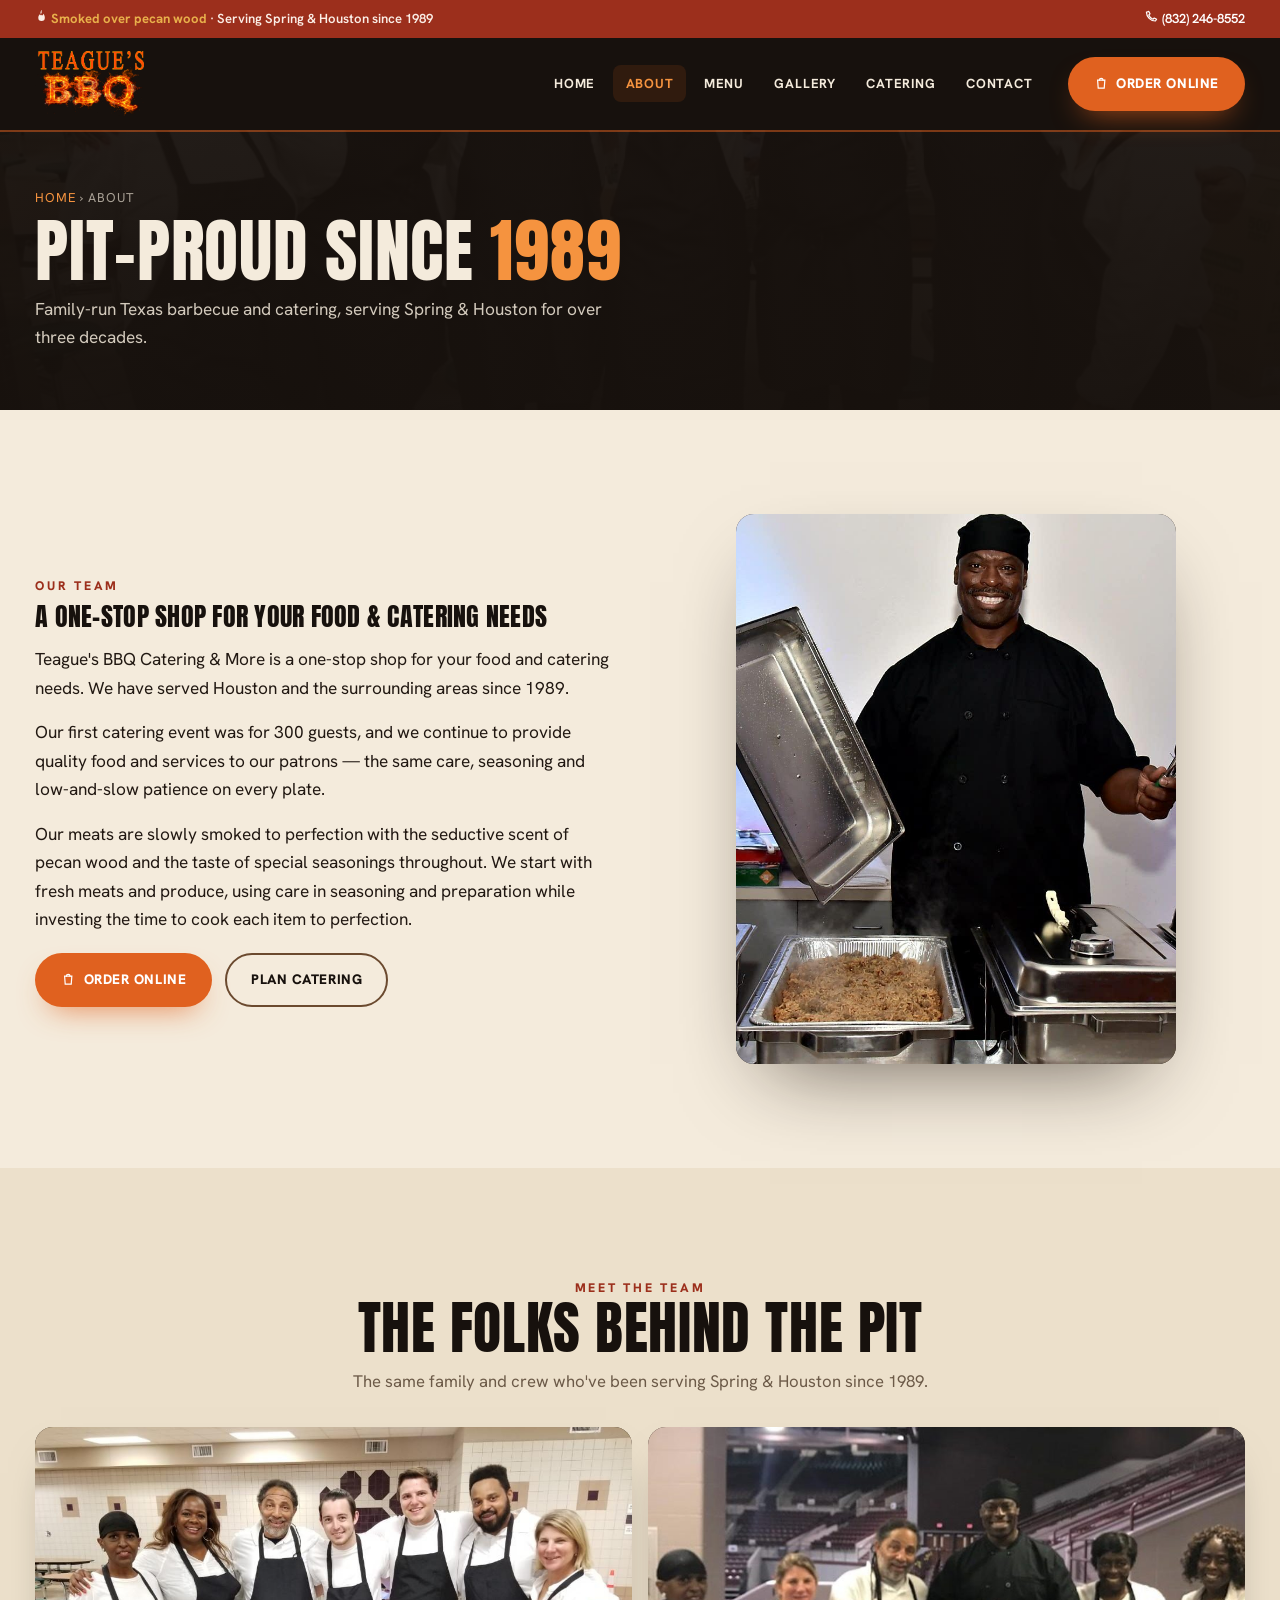
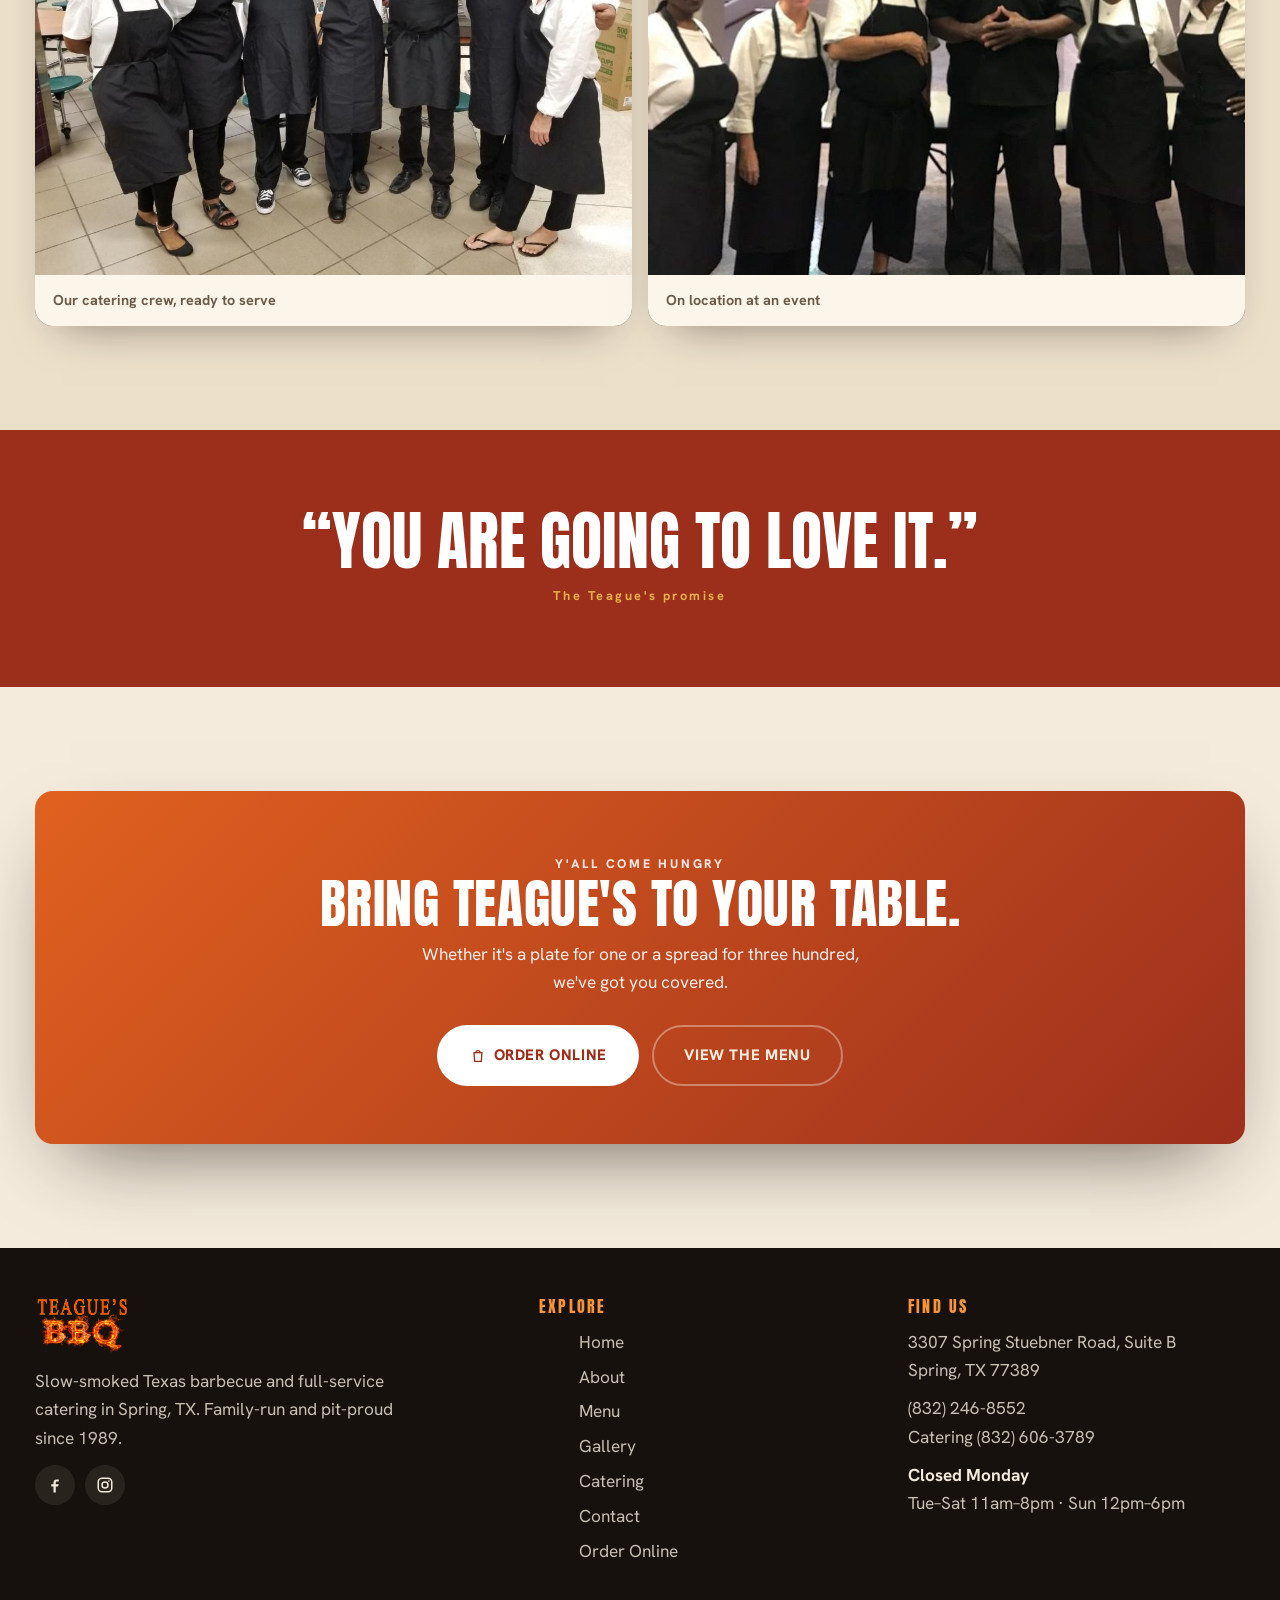
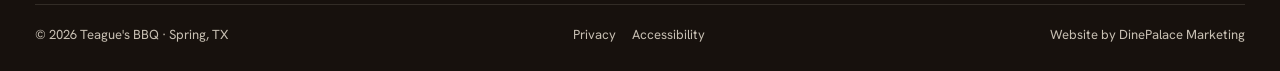
==== commit a5d0cce1: "Fix gallery filter bar styling fallback and add cache busters across all pages" ====
--- a/about/index.html
+++ b/about/index.html
@@ -16,7 +16,7 @@
 <meta name="theme-color" content="#17110d">
 <link rel="preconnect" href="https://fonts.googleapis.com"><link rel="preconnect" href="https://fonts.gstatic.com" crossorigin>
 <link rel="stylesheet" href="https://fonts.googleapis.com/css2?family=Anton&family=Hanken+Grotesk:wght@400;500;600;700;800&display=swap">
-<link rel="stylesheet" href="/assets/css/teagues.css">
+<link rel="stylesheet" href="/assets/css/teagues.css?v=2.2">
 <link rel="icon" href="/assets/favicon.svg" type="image/svg+xml">
 <script type="application/ld+json">{"@context":"https://schema.org","@type":"BarbecueRestaurant","name":"Teague's BBQ","url":"https://www.teaguesbbq.com","telephone":"+18322468552","priceRange":"$$","servesCuisine":["Barbecue","American","Texas"],"address":{"@type":"PostalAddress","streetAddress":"3307 Spring Stuebner Road, Suite B","addressLocality":"Spring","addressRegion":"TX","postalCode":"77389","addressCountry":"US"},"openingHoursSpecification":[{"@type":"OpeningHoursSpecification","dayOfWeek":["Tuesday","Wednesday","Thursday","Friday","Saturday"],"opens":"11:00","closes":"20:00"},{"@type":"OpeningHoursSpecification","dayOfWeek":"Sunday","opens":"12:00","closes":"18:00"}],"sameAs":["https://www.facebook.com/teaguesbbq/","https://instagram.com/teaguesbbq/"]}</script>
 </head>
@@ -31,7 +31,7 @@
     <a class="brand-link" href="/" aria-label="Teague's BBQ home"><img class="brand-img" src="/assets/images/logo.png" alt="Teague's BBQ" width="639" height="382"></a>
     <button class="nav-toggle" aria-label="Menu" aria-expanded="false"><span></span></button>
     <nav class="nav-links" aria-label="Main">
-      <a href="/">Home</a><a href="/about/" aria-current="page">About</a><a href="/menu/">Menu</a><a href="/catering/">Catering</a><a href="/contact/">Contact</a>
+      <a href="/">Home</a><a href="/about/" aria-current="page">About</a><a href="/menu/">Menu</a><a href="/gallery/">Gallery</a><a href="/catering/">Catering</a><a href="/contact/">Contact</a>
     </nav>
     <div class="header-cta">
       <a class="btn btn-ember" href="https://www.ezcater.com/catering/pvt/teagues-bbq-3?fcv=1" target="_blank" rel="noopener"><svg viewBox="0 0 24 24" width="1.05em" height="1.05em" fill="none" stroke="currentColor" stroke-width="2" stroke-linecap="round" aria-hidden="true"><path d="M6 7h12l-1 13H7L6 7Z"/><path d="M9 7a3 3 0 0 1 6 0"/></svg> Order Online</a>
@@ -85,7 +85,7 @@
       </div>
       <div>
         <h4>EXPLORE</h4>
-        <ul class="foot-links"><li><a href="/">Home</a></li><li><a href="/about/">About</a></li><li><a href="/menu/">Menu</a></li><li><a href="/catering/">Catering</a></li><li><a href="/contact/">Contact</a></li><li><a href="https://www.ezcater.com/catering/pvt/teagues-bbq-3?fcv=1" target="_blank" rel="noopener">Order Online</a></li></ul>
+        <ul class="foot-links"><li><a href="/">Home</a></li><li><a href="/about/">About</a></li><li><a href="/menu/">Menu</a></li><li><a href="/gallery/">Gallery</a></li><li><a href="/catering/">Catering</a></li><li><a href="/contact/">Contact</a></li><li><a href="https://www.ezcater.com/catering/pvt/teagues-bbq-3?fcv=1" target="_blank" rel="noopener">Order Online</a></li></ul>
       </div>
       <div>
         <h4>FIND US</h4>
@@ -96,9 +96,10 @@
     </div>
     <div class="foot-bottom">
       <span>© 2026 Teague's BBQ · Spring, TX</span>
+      <nav aria-label="Legal" style="display:flex;gap:1rem"><a href="/privacy/">Privacy</a><a href="/accessibility/">Accessibility</a></nav>
       <span>Website by DinePalace Marketing</span>
     </div>
   </div></footer>
-<script src="/assets/js/teagues.js" defer></script>
+<script src="/assets/js/teagues.js?v=2.2" defer></script>
 </body>
 </html>
--- a/assets/css/teagues.css
+++ b/assets/css/teagues.css
@@ -248,8 +248,8 @@
 
 /* ---------- logo + photo slots ---------- */
 .brand-link { display: inline-flex; }
-.brand-img { height: 54px; width: auto; display: block; }
-.foot-logo { height: 46px; width: auto; display: block; margin-bottom: 0.8rem; }
+.brand-img { height: 65px; width: auto; display: block; }
+.foot-logo { height: 55px; width: auto; display: block; margin-bottom: 0.8rem; }
 .pit-media { border-radius: 12px; overflow: hidden; aspect-ratio: 16/10; margin-bottom: 1.1rem; background: var(--char); }
 .pit-media img { width: 100%; height: 100%; object-fit: cover; transition: transform 0.5s var(--ease); }
 .pit-card:hover .pit-media img { transform: scale(1.05); }
@@ -266,3 +266,325 @@
 .team-grid img { width: 100%; aspect-ratio: 4/3; object-fit: cover; display: block; }
 .team-grid figcaption { padding: 0.85rem 1.1rem; font-weight: 700; color: var(--muted); font-size: 0.9rem; background: var(--paper-hi); }
 @media (max-width: 640px) { .team-grid { grid-template-columns: 1fr; } }
+.masonry { columns: 4 250px; column-gap: 0.7rem; margin-top: 2.4rem; }
+.masonry figure { margin: 0 0 0.7rem; break-inside: avoid; border-radius: 12px; overflow: hidden; background: var(--char); position: relative; }
+.masonry img { width: 100%; display: block; transition: transform 0.55s var(--ease); }
+.masonry figure:hover img { transform: scale(1.05); }
+.masonry figcaption { position: absolute; left: 0; right: 0; bottom: 0; padding: 1.4rem 0.9rem 0.6rem; font-size: 0.78rem; font-weight: 600; color: var(--paper); background: linear-gradient(to top, rgba(23,17,13,0.82), transparent); opacity: 0; transition: opacity 0.3s var(--ease); }
+.masonry figure:hover figcaption { opacity: 1; }
+@media (max-width: 560px) { .masonry { columns: 2 140px; } }
+.legal { max-width: 70ch; }
+.legal h2 { font-size: 1.5rem; margin: 1.8rem 0 0.5rem; }
+.legal p, .legal li { color: var(--ink); margin-top: 0.7rem; }
+.legal ul { padding-left: 1.2rem; margin-top: 0.5rem; }
+.legal a { color: var(--brick); font-weight: 600; }
+
+/* ---------- interactive lightbox ---------- */
+.masonry figure, .food-gallery figure, .team-grid figure, [data-lightbox] {
+  cursor: pointer;
+  position: relative;
+}
+.masonry figure::after, .food-gallery figure::after {
+  content: "";
+  position: absolute;
+  top: 10px;
+  right: 10px;
+  width: 32px;
+  height: 32px;
+  border-radius: 50%;
+  background: rgba(23, 17, 13, 0.75) url("data:image/svg+xml,%3Csvg xmlns='http://www.w3.org/2000/svg' width='16' height='16' viewBox='0 0 24 24' fill='none' stroke='%23f4ebdc' stroke-width='2.2' stroke-linecap='round' stroke-linejoin='round'%3E%3Cpath d='M15 3h6v6M9 21H3v-6M21 3l-7 7M3 21l7-7'/%3E%3C/svg%3E") no-repeat center center;
+  backdrop-filter: blur(4px);
+  -webkit-backdrop-filter: blur(4px);
+  opacity: 0;
+  transform: scale(0.85);
+  transition: opacity 0.22s var(--ease), transform 0.22s var(--ease), background-color 0.2s var(--ease);
+  pointer-events: none;
+  z-index: 3;
+}
+.masonry figure:hover::after, .food-gallery figure:hover::after {
+  opacity: 1;
+  transform: scale(1);
+  background-color: var(--ember);
+}
+
+.lightbox-overlay {
+  position: fixed;
+  inset: 0;
+  z-index: 9999;
+  background: rgba(14, 10, 8, 0.94);
+  backdrop-filter: blur(16px);
+  -webkit-backdrop-filter: blur(16px);
+  display: flex;
+  flex-direction: column;
+  opacity: 0;
+  visibility: hidden;
+  transition: opacity 0.28s var(--ease), visibility 0.28s;
+  user-select: none;
+}
+.lightbox-overlay.active {
+  opacity: 1;
+  visibility: visible;
+}
+
+.lightbox-topbar {
+  display: flex;
+  align-items: center;
+  justify-content: space-between;
+  padding: 0.9rem 1.4rem;
+  z-index: 10;
+  position: relative;
+}
+.lightbox-counter {
+  font-family: var(--font-body);
+  font-weight: 700;
+  font-size: 0.85rem;
+  letter-spacing: 0.08em;
+  color: var(--paper);
+  background: rgba(244, 235, 220, 0.09);
+  padding: 0.35rem 0.9rem;
+  border-radius: var(--radius-pill);
+  border: 1px solid rgba(244, 235, 220, 0.14);
+}
+.lightbox-actions {
+  display: flex;
+  align-items: center;
+  gap: 0.5rem;
+}
+.lightbox-btn {
+  background: rgba(244, 235, 220, 0.08);
+  border: 1px solid rgba(244, 235, 220, 0.14);
+  color: var(--paper);
+  width: 42px;
+  height: 42px;
+  border-radius: 50%;
+  display: grid;
+  place-content: center;
+  cursor: pointer;
+  transition: all var(--dur) var(--ease);
+}
+.lightbox-btn svg {
+  width: 18px;
+  height: 18px;
+}
+.lightbox-btn:hover {
+  background: var(--ember);
+  border-color: var(--ember);
+  color: #fff;
+  transform: scale(1.06);
+}
+.lightbox-btn:active {
+  transform: scale(0.96);
+}
+.lightbox-btn.active {
+  background: var(--ember);
+  border-color: var(--ember);
+  color: #fff;
+}
+
+.lightbox-stage {
+  flex: 1;
+  display: flex;
+  align-items: center;
+  justify-content: center;
+  position: relative;
+  padding: 0.5rem 1rem;
+  overflow: hidden;
+  min-height: 0;
+}
+.lightbox-img-wrap {
+  position: relative;
+  display: flex;
+  align-items: center;
+  justify-content: center;
+  max-width: 90vw;
+  max-height: calc(82vh - 80px);
+  transition: transform 0.28s var(--ease);
+}
+.lightbox-img-wrap.zoomed {
+  transform: scale(1.45);
+}
+.lightbox-img {
+  max-width: 100%;
+  max-height: calc(82vh - 80px);
+  width: auto;
+  height: auto;
+  object-fit: contain;
+  border-radius: 12px;
+  box-shadow: 0 30px 80px -20px rgba(0,0,0,0.85);
+  cursor: zoom-in;
+  transition: opacity 0.22s var(--ease), transform 0.24s var(--ease);
+}
+.lightbox-img-wrap.zoomed .lightbox-img {
+  cursor: zoom-out;
+}
+.lightbox-img.slide-next {
+  animation: lbSlideNext 0.25s var(--ease);
+}
+.lightbox-img.slide-prev {
+  animation: lbSlidePrev 0.25s var(--ease);
+}
+
+@keyframes lbSlideNext {
+  0% { opacity: 0.2; transform: translateX(36px) scale(0.97); }
+  100% { opacity: 1; transform: translateX(0) scale(1); }
+}
+@keyframes lbSlidePrev {
+  0% { opacity: 0.2; transform: translateX(-36px) scale(0.97); }
+  100% { opacity: 1; transform: translateX(0) scale(1); }
+}
+
+.lightbox-nav {
+  position: absolute;
+  top: 50%;
+  transform: translateY(-50%);
+  z-index: 10;
+  width: 52px;
+  height: 52px;
+  border-radius: 50%;
+  background: rgba(23, 17, 13, 0.72);
+  border: 1px solid rgba(244, 235, 220, 0.18);
+  color: var(--paper);
+  display: grid;
+  place-content: center;
+  cursor: pointer;
+  transition: all var(--dur) var(--ease);
+  backdrop-filter: blur(8px);
+  -webkit-backdrop-filter: blur(8px);
+}
+.lightbox-nav svg {
+  width: 22px;
+  height: 22px;
+}
+.lightbox-nav:hover {
+  background: var(--ember);
+  border-color: var(--ember);
+  color: #fff;
+  transform: translateY(-50%) scale(1.08);
+}
+.lightbox-nav:active {
+  transform: translateY(-50%) scale(0.95);
+}
+.lightbox-nav.prev { left: 1.2rem; }
+.lightbox-nav.next { right: 1.2rem; }
+
+@media (max-width: 680px) {
+  .lightbox-nav { width: 42px; height: 42px; }
+  .lightbox-nav.prev { left: 0.6rem; }
+  .lightbox-nav.next { right: 0.6rem; }
+}
+
+.lightbox-footer {
+  padding: 0.8rem 1.4rem 1.2rem;
+  text-align: center;
+  z-index: 10;
+  position: relative;
+}
+.lightbox-caption {
+  font-family: var(--font-body);
+  font-weight: 700;
+  font-size: 1.1rem;
+  color: var(--paper);
+  display: flex;
+  align-items: center;
+  justify-content: center;
+  gap: 0.5rem;
+}
+.lightbox-caption svg {
+  color: var(--ember-bright);
+  flex-shrink: 0;
+  width: 18px;
+  height: 18px;
+}
+.lightbox-hint {
+  font-size: 0.74rem;
+  font-weight: 600;
+  color: rgba(244, 235, 220, 0.52);
+  margin-top: 0.35rem;
+  letter-spacing: 0.05em;
+  text-transform: uppercase;
+}
+
+.lightbox-progress {
+  position: absolute;
+  bottom: 0;
+  left: 0;
+  height: 3px;
+  background: linear-gradient(90deg, var(--ember), var(--gold));
+  width: 0%;
+  transition: width 0.1s linear;
+}
+
+/* ---------- gallery category filter bar ---------- */
+.gallery-filter-wrap {
+  display: flex;
+  justify-content: center;
+  align-items: center;
+  gap: 0.55rem;
+  flex-wrap: wrap;
+  margin-bottom: 2.2rem;
+  padding: 0.4rem;
+}
+.gallery-filter-btn {
+  background: var(--paper-hi);
+  border: 1px solid var(--line);
+  color: var(--bark);
+  font-family: var(--font-body);
+  font-weight: 700;
+  font-size: 0.84rem;
+  letter-spacing: 0.04em;
+  text-transform: uppercase;
+  padding: 0.55rem 1.15rem;
+  border-radius: var(--radius-pill);
+  cursor: pointer;
+  display: inline-flex;
+  align-items: center;
+  gap: 0.45rem;
+  transition: all var(--dur) var(--ease);
+  box-shadow: 0 2px 8px -2px rgba(20, 10, 4, 0.06);
+}
+.gallery-filter-btn svg {
+  flex-shrink: 0;
+  width: 14px;
+  height: 14px;
+  color: var(--ember);
+  transition: color var(--dur) var(--ease);
+}
+.gallery-filter-btn:hover {
+  background: var(--paper-2);
+  border-color: var(--ember);
+  color: var(--smoke);
+  transform: translateY(-2px);
+}
+.gallery-filter-btn.active {
+  background: var(--ember);
+  color: #fff;
+  border-color: var(--ember);
+  box-shadow: 0 6px 20px -4px rgba(224, 97, 31, 0.55);
+  transform: translateY(-2px);
+}
+.gallery-filter-btn.active svg {
+  color: #fff;
+}
+.gallery-filter-btn .count {
+  font-size: 0.72rem;
+  font-weight: 800;
+  background: rgba(33, 24, 18, 0.08);
+  color: inherit;
+  padding: 0.12rem 0.5rem;
+  border-radius: var(--radius-pill);
+}
+.gallery-filter-btn.active .count {
+  background: rgba(255, 255, 255, 0.24);
+  color: #fff;
+}
+.masonry figure.filter-hidden {
+  display: none !important;
+}
+.masonry figure.filter-show {
+  animation: filterFadeIn 0.32s var(--ease);
+}
+@keyframes filterFadeIn {
+  0% { opacity: 0; transform: scale(0.96); }
+  100% { opacity: 1; transform: scale(1); }
+}
+
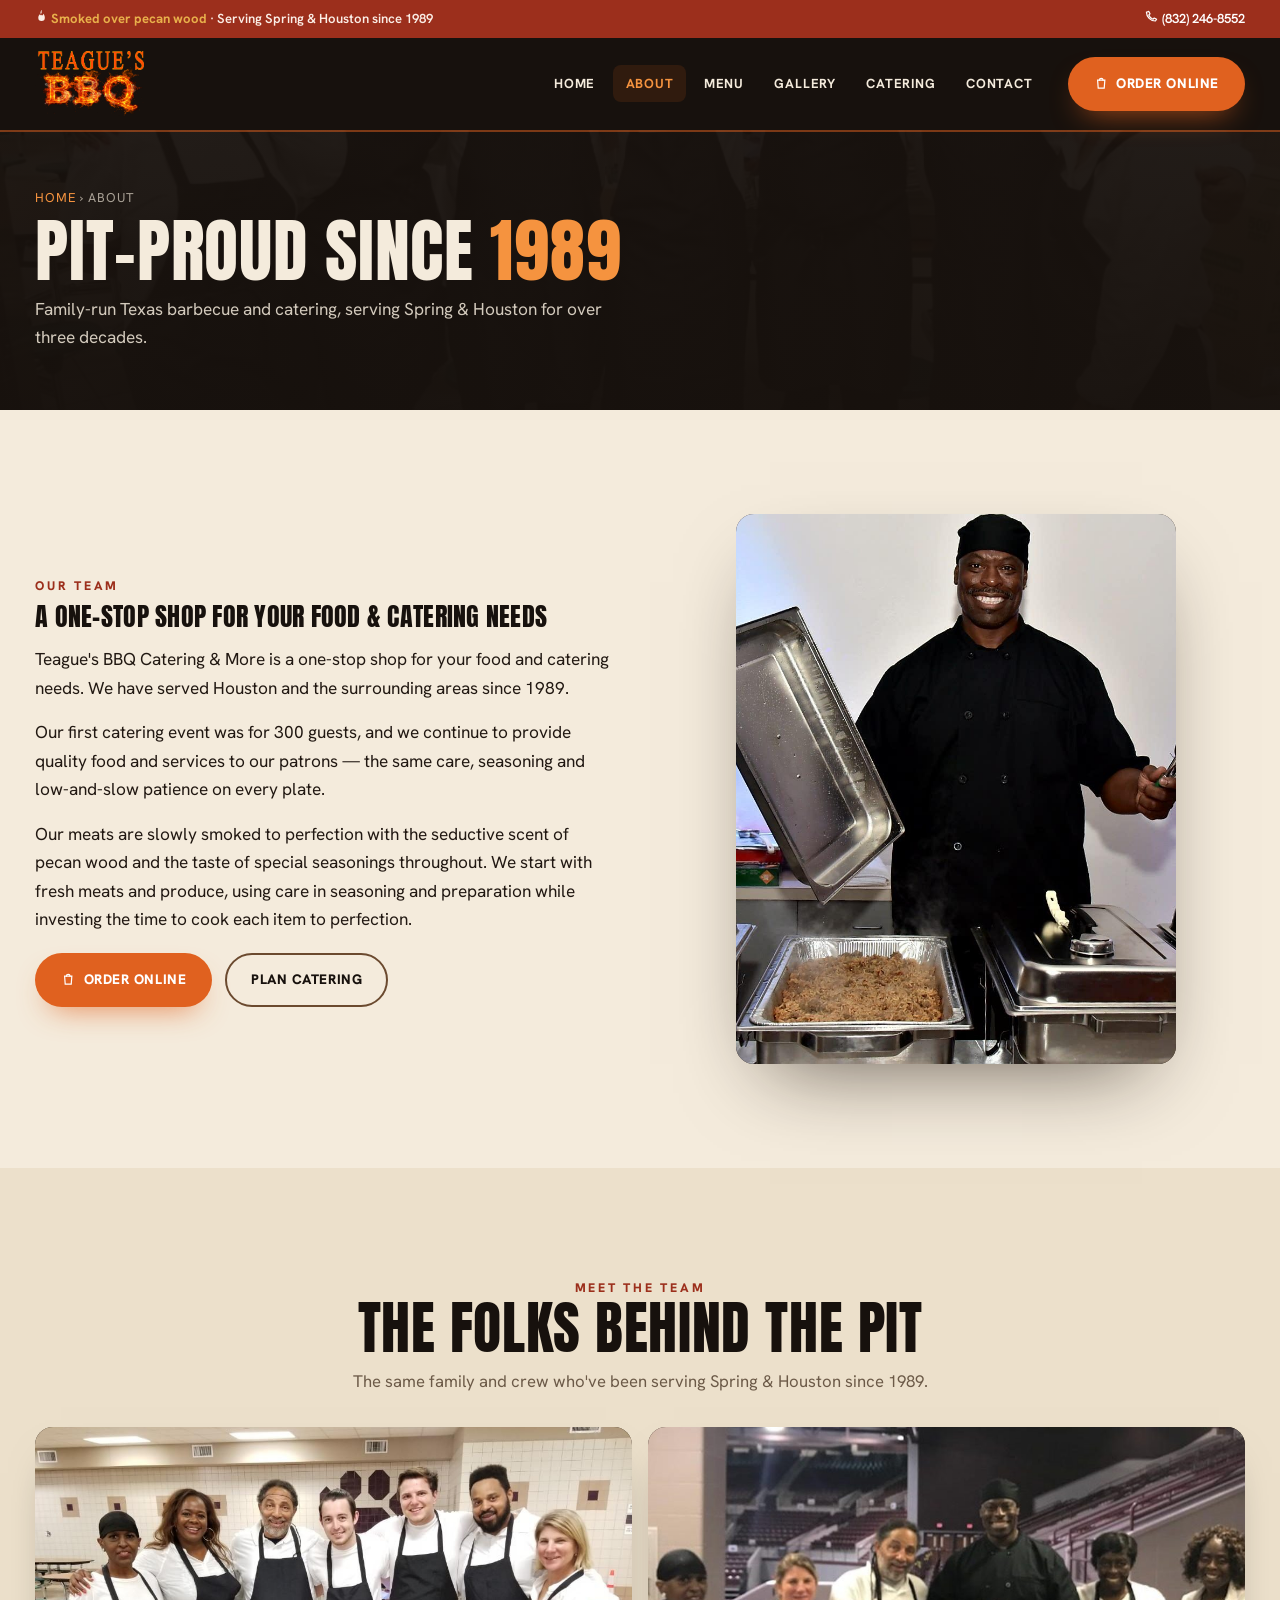
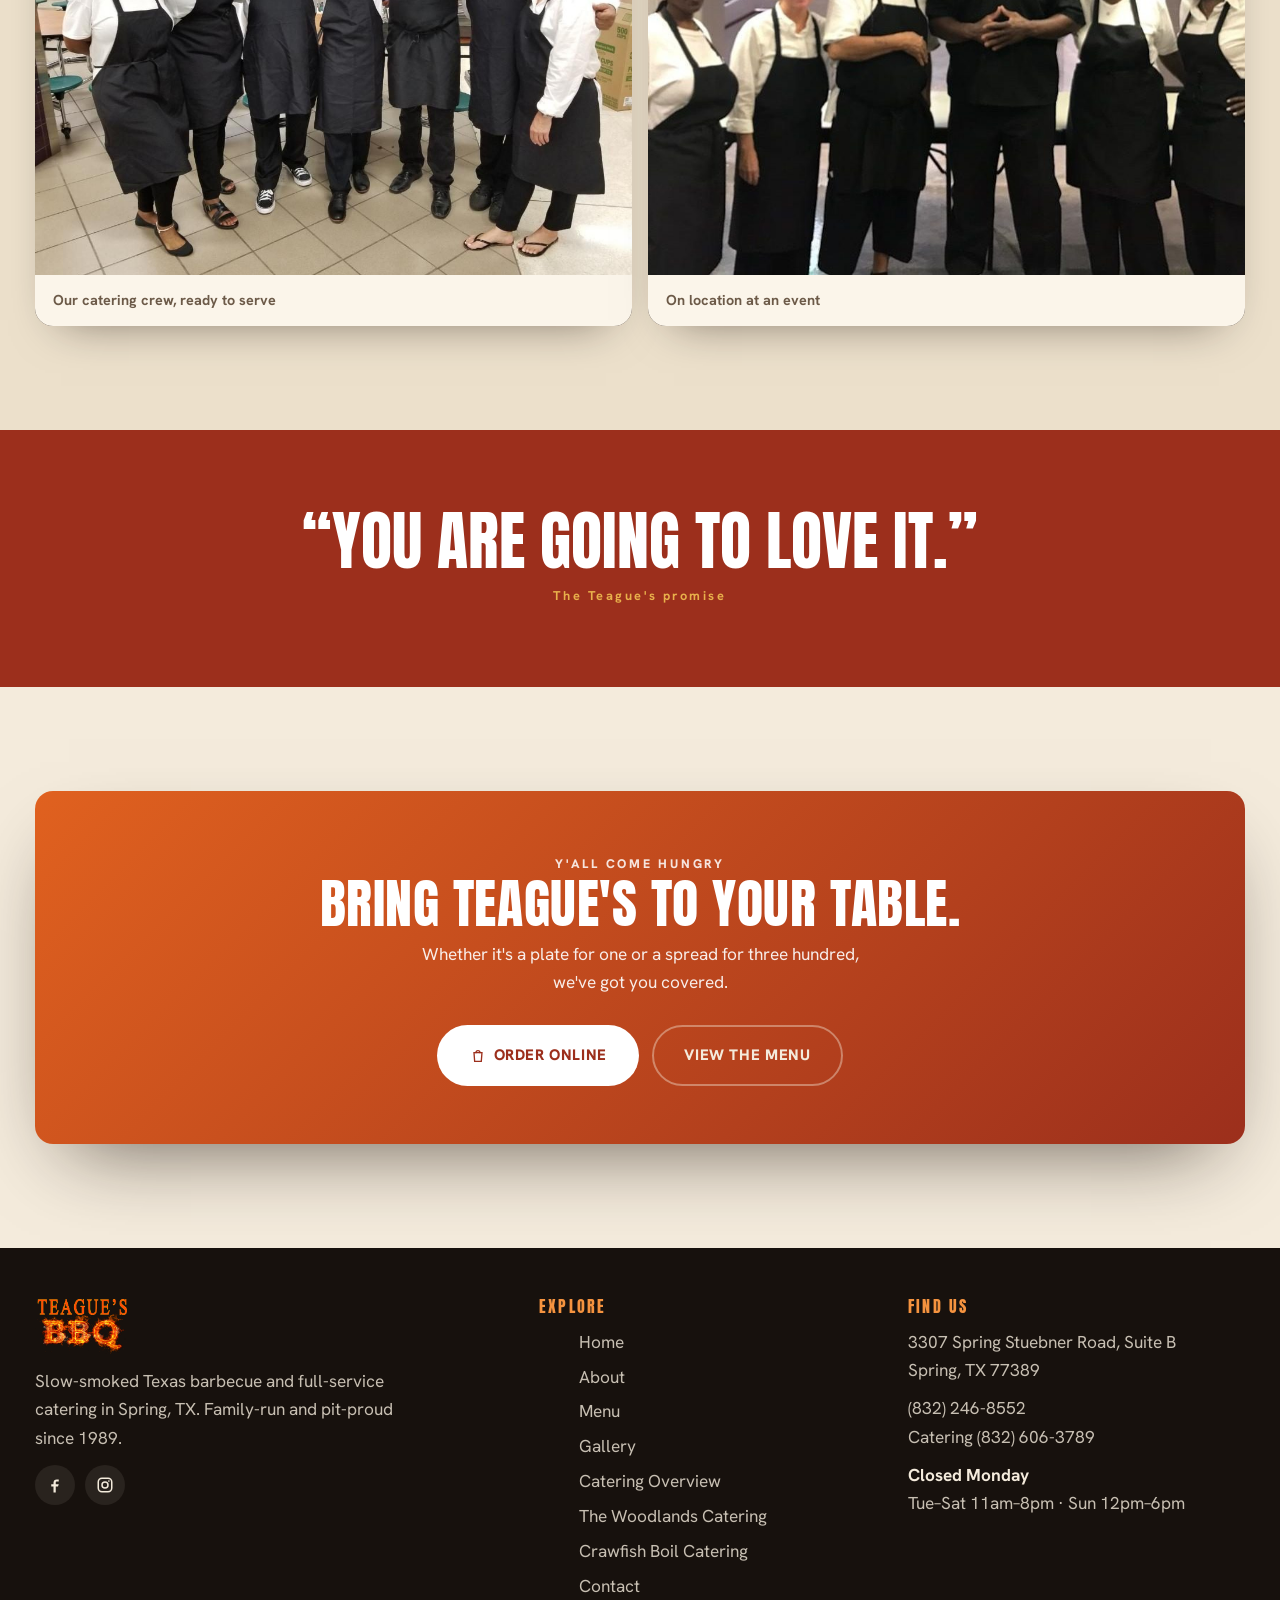
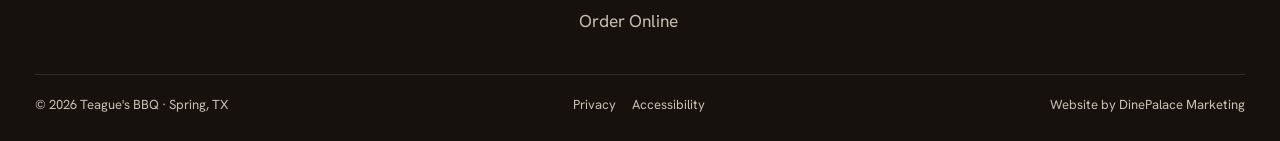
==== commit 170f7b52: "Optimize gallery above-the-fold spacing, add The Woodlands and Crawfish Boil catering landing pages," ====
--- a/about/index.html
+++ b/about/index.html
@@ -3,22 +3,48 @@
 <head>
 <meta charset="utf-8">
 <meta name="viewport" content="width=device-width, initial-scale=1">
-<title>About Teague's BBQ · Serving Spring &amp; Houston since 1989</title>
-<meta name="description" content="Family-run Texas barbecue and catering in Spring, TX since 1989. A one-stop shop for your food and catering needs.">
+<title>About Teague's BBQ · Texas Barbecue History &amp; Catering Heritage Since 1989</title>
+<meta name="description" content="Discover the story of Teague's BBQ in Spring, TX. Family-run since 1989, smoking Texas brisket, ribs and sausage low &amp; slow over pecan wood with full-service catering for Houston &amp; The Woodlands.">
 <link rel="canonical" href="https://www.teaguesbbq.com/about/">
-<meta property="og:type" content="restaurant"><meta property="og:title" content="About Teague's BBQ · Serving Spring &amp; Houston since 1989">
-<meta property="og:description" content="Family-run Texas barbecue and catering in Spring, TX since 1989. A one-stop shop for your food and catering needs."><meta property="og:url" content="https://www.teaguesbbq.com/about/">
-<meta property="og:image" content="https://www.teaguesbbq.com/assets/images/plate.jpg"><meta name="twitter:card" content="summary_large_image">
+<meta property="og:type" content="restaurant"><meta property="og:title" content="About Teague's BBQ · Texas Barbecue History &amp; Catering Heritage Since 1989">
+<meta property="og:description" content="Discover the story of Teague's BBQ in Spring, TX. Family-run since 1989, smoking Texas brisket, ribs and sausage low &amp; slow over pecan wood with full-service catering for Houston &amp; The Woodlands."><meta property="og:url" content="https://www.teaguesbbq.com/about/">
+<meta property="og:image" content="https://www.teaguesbbq.com/assets/images/team.jpg"><meta name="twitter:card" content="summary_large_image">
 <meta name="format-detection" content="telephone=no">
 <meta http-equiv="X-Content-Type-Options" content="nosniff">
 <meta name="robots" content="index,follow">
 <meta name="geo.region" content="US-TX"><meta name="geo.placename" content="Spring, Texas">
+<meta name="geo.position" content="30.0688;-95.4290">
+<meta name="ICBM" content="30.0688, -95.4290">
 <meta name="theme-color" content="#17110d">
 <link rel="preconnect" href="https://fonts.googleapis.com"><link rel="preconnect" href="https://fonts.gstatic.com" crossorigin>
 <link rel="stylesheet" href="https://fonts.googleapis.com/css2?family=Anton&family=Hanken+Grotesk:wght@400;500;600;700;800&display=swap">
 <link rel="stylesheet" href="/assets/css/teagues.css?v=2.2">
 <link rel="icon" href="/assets/favicon.svg" type="image/svg+xml">
-<script type="application/ld+json">{"@context":"https://schema.org","@type":"BarbecueRestaurant","name":"Teague's BBQ","url":"https://www.teaguesbbq.com","telephone":"+18322468552","priceRange":"$$","servesCuisine":["Barbecue","American","Texas"],"address":{"@type":"PostalAddress","streetAddress":"3307 Spring Stuebner Road, Suite B","addressLocality":"Spring","addressRegion":"TX","postalCode":"77389","addressCountry":"US"},"openingHoursSpecification":[{"@type":"OpeningHoursSpecification","dayOfWeek":["Tuesday","Wednesday","Thursday","Friday","Saturday"],"opens":"11:00","closes":"20:00"},{"@type":"OpeningHoursSpecification","dayOfWeek":"Sunday","opens":"12:00","closes":"18:00"}],"sameAs":["https://www.facebook.com/teaguesbbq/","https://instagram.com/teaguesbbq/"]}</script>
+<script type="application/ld+json">
+{
+  "@context": "https://schema.org",
+  "@type": ["BarbecueRestaurant", "AboutPage"],
+  "name": "Teague's BBQ History & Story",
+  "url": "https://www.teaguesbbq.com/about/",
+  "telephone": "+18322468552",
+  "priceRange": "$$",
+  "servesCuisine": ["Texas Barbecue", "Pecan Smoked Meats", "Cajun", "Southern"],
+  "address": {
+    "@type": "PostalAddress",
+    "streetAddress": "3307 Spring Stuebner Road, Suite B",
+    "addressLocality": "Spring",
+    "addressRegion": "TX",
+    "postalCode": "77389",
+    "addressCountry": "US"
+  },
+  "geo": {
+    "@type": "GeoCoordinates",
+    "latitude": 30.0688,
+    "longitude": -95.4290
+  },
+  "areaServed": ["Spring, TX", "The Woodlands, TX", "Tomball, TX", "Klein, TX", "Conroe, TX", "North Houston, TX"]
+}
+</script>
 </head>
 <body>
 
@@ -85,7 +111,17 @@
       </div>
       <div>
         <h4>EXPLORE</h4>
-        <ul class="foot-links"><li><a href="/">Home</a></li><li><a href="/about/">About</a></li><li><a href="/menu/">Menu</a></li><li><a href="/gallery/">Gallery</a></li><li><a href="/catering/">Catering</a></li><li><a href="/contact/">Contact</a></li><li><a href="https://www.ezcater.com/catering/pvt/teagues-bbq-3?fcv=1" target="_blank" rel="noopener">Order Online</a></li></ul>
+        <ul class="foot-links">
+          <li><a href="/">Home</a></li>
+          <li><a href="/about/">About</a></li>
+          <li><a href="/menu/">Menu</a></li>
+          <li><a href="/gallery/">Gallery</a></li>
+          <li><a href="/catering/">Catering Overview</a></li>
+          <li><a href="/the-woodlands-catering/">The Woodlands Catering</a></li>
+          <li><a href="/crawfish-boil-catering/">Crawfish Boil Catering</a></li>
+          <li><a href="/contact/">Contact</a></li>
+          <li><a href="https://www.ezcater.com/catering/pvt/teagues-bbq-3?fcv=1" target="_blank" rel="noopener">Order Online</a></li>
+        </ul>
       </div>
       <div>
         <h4>FIND US</h4>
